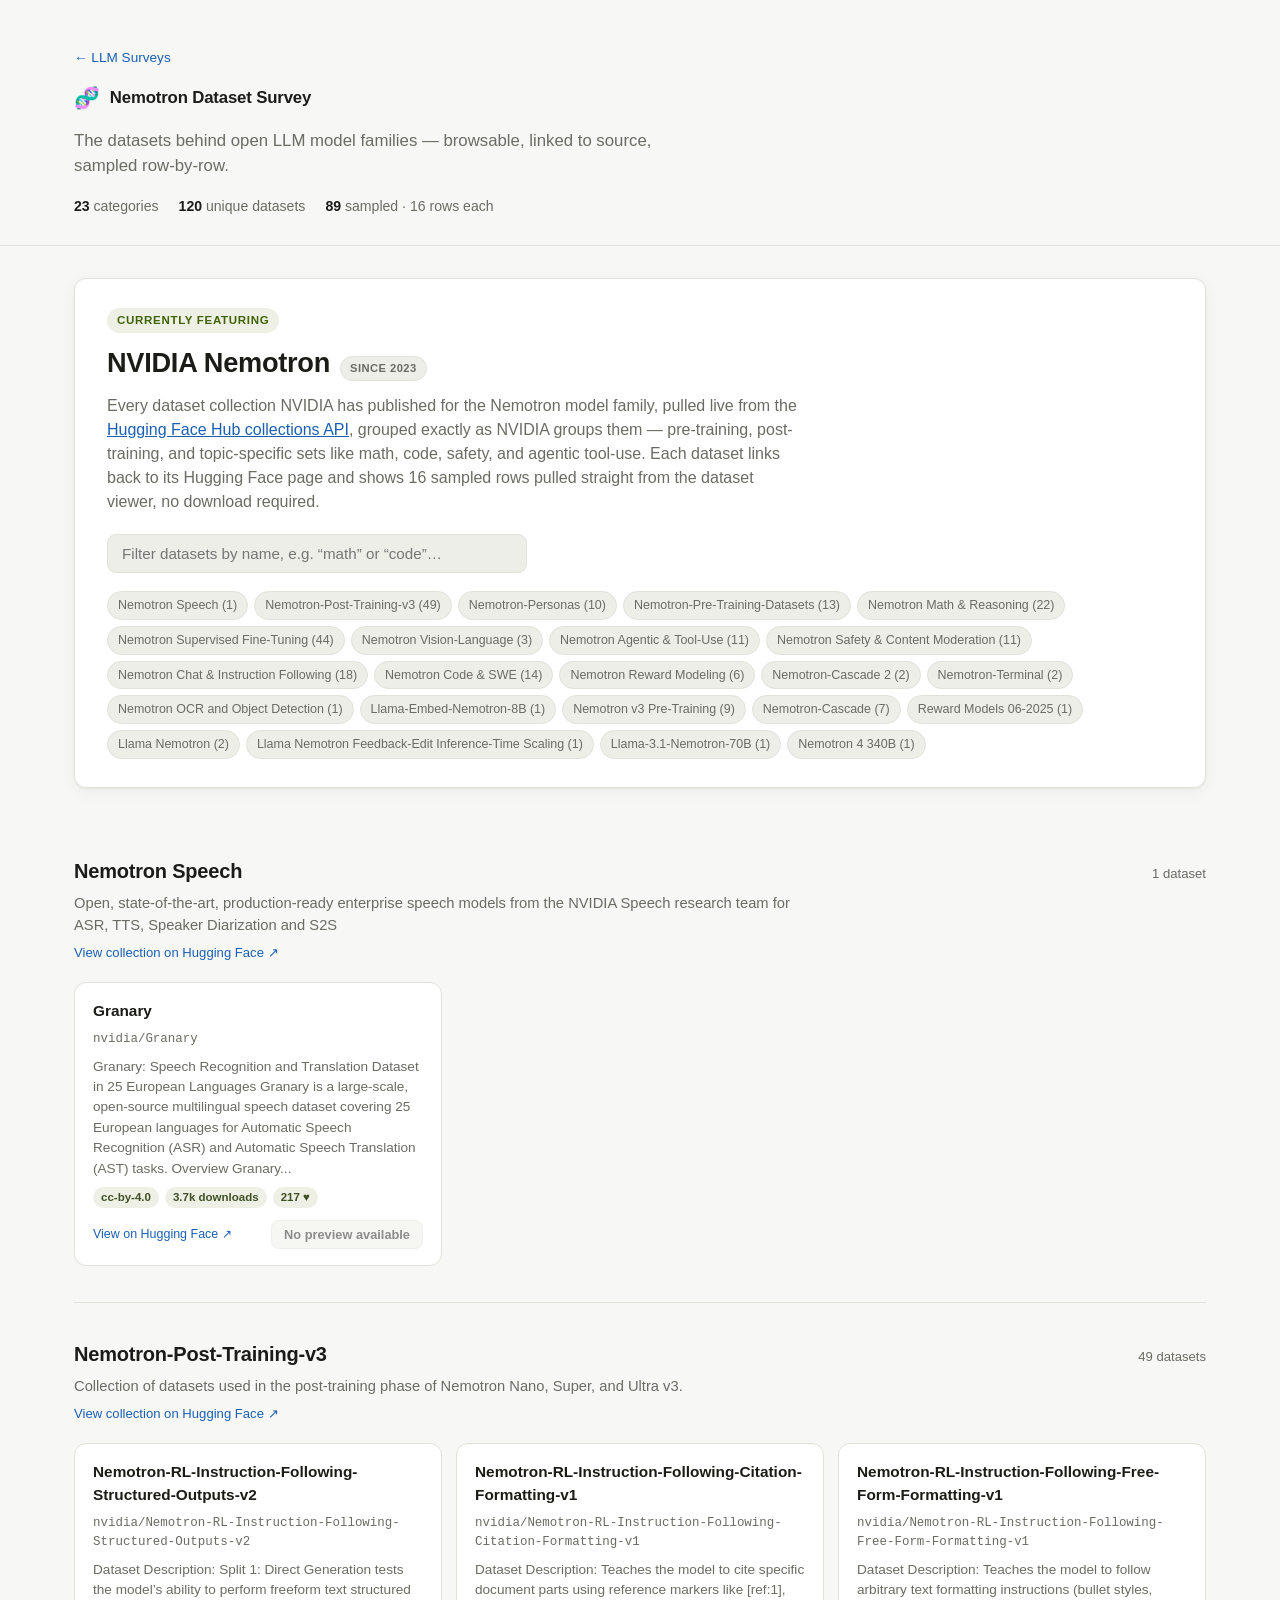
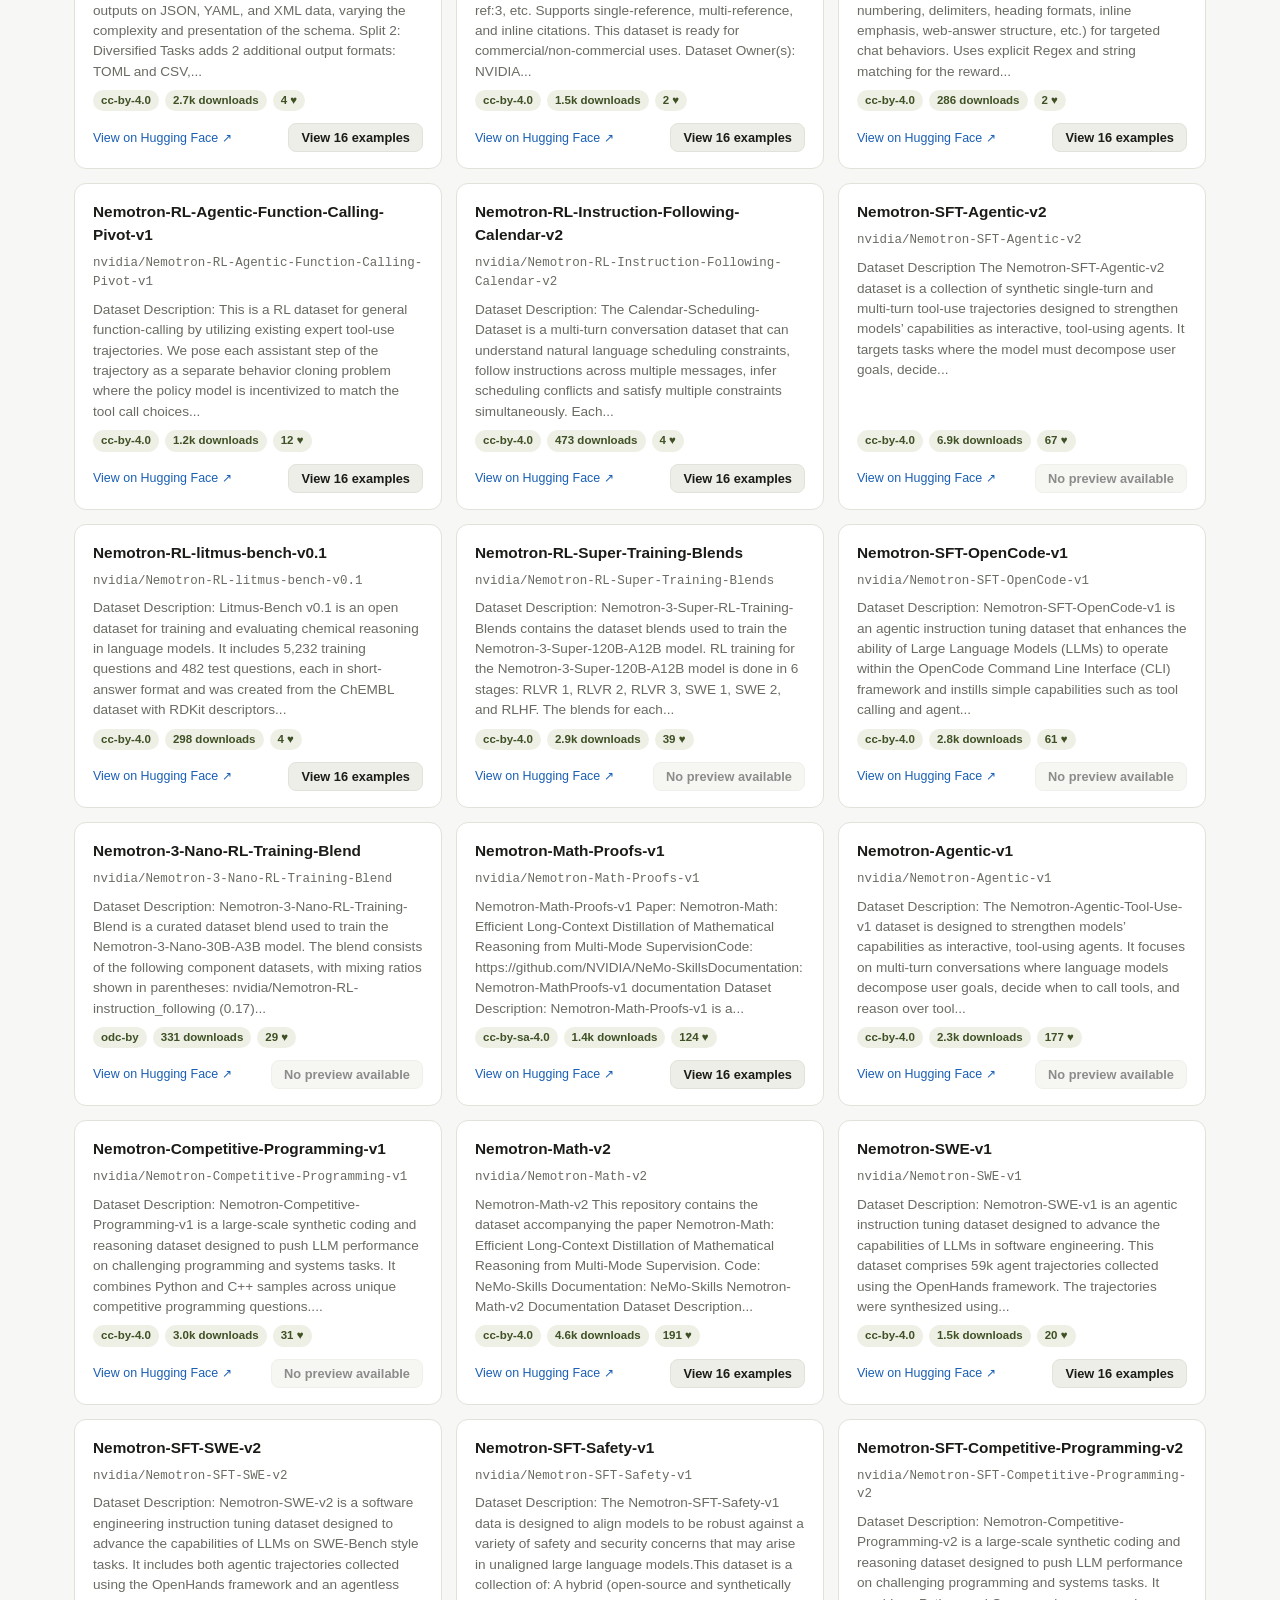
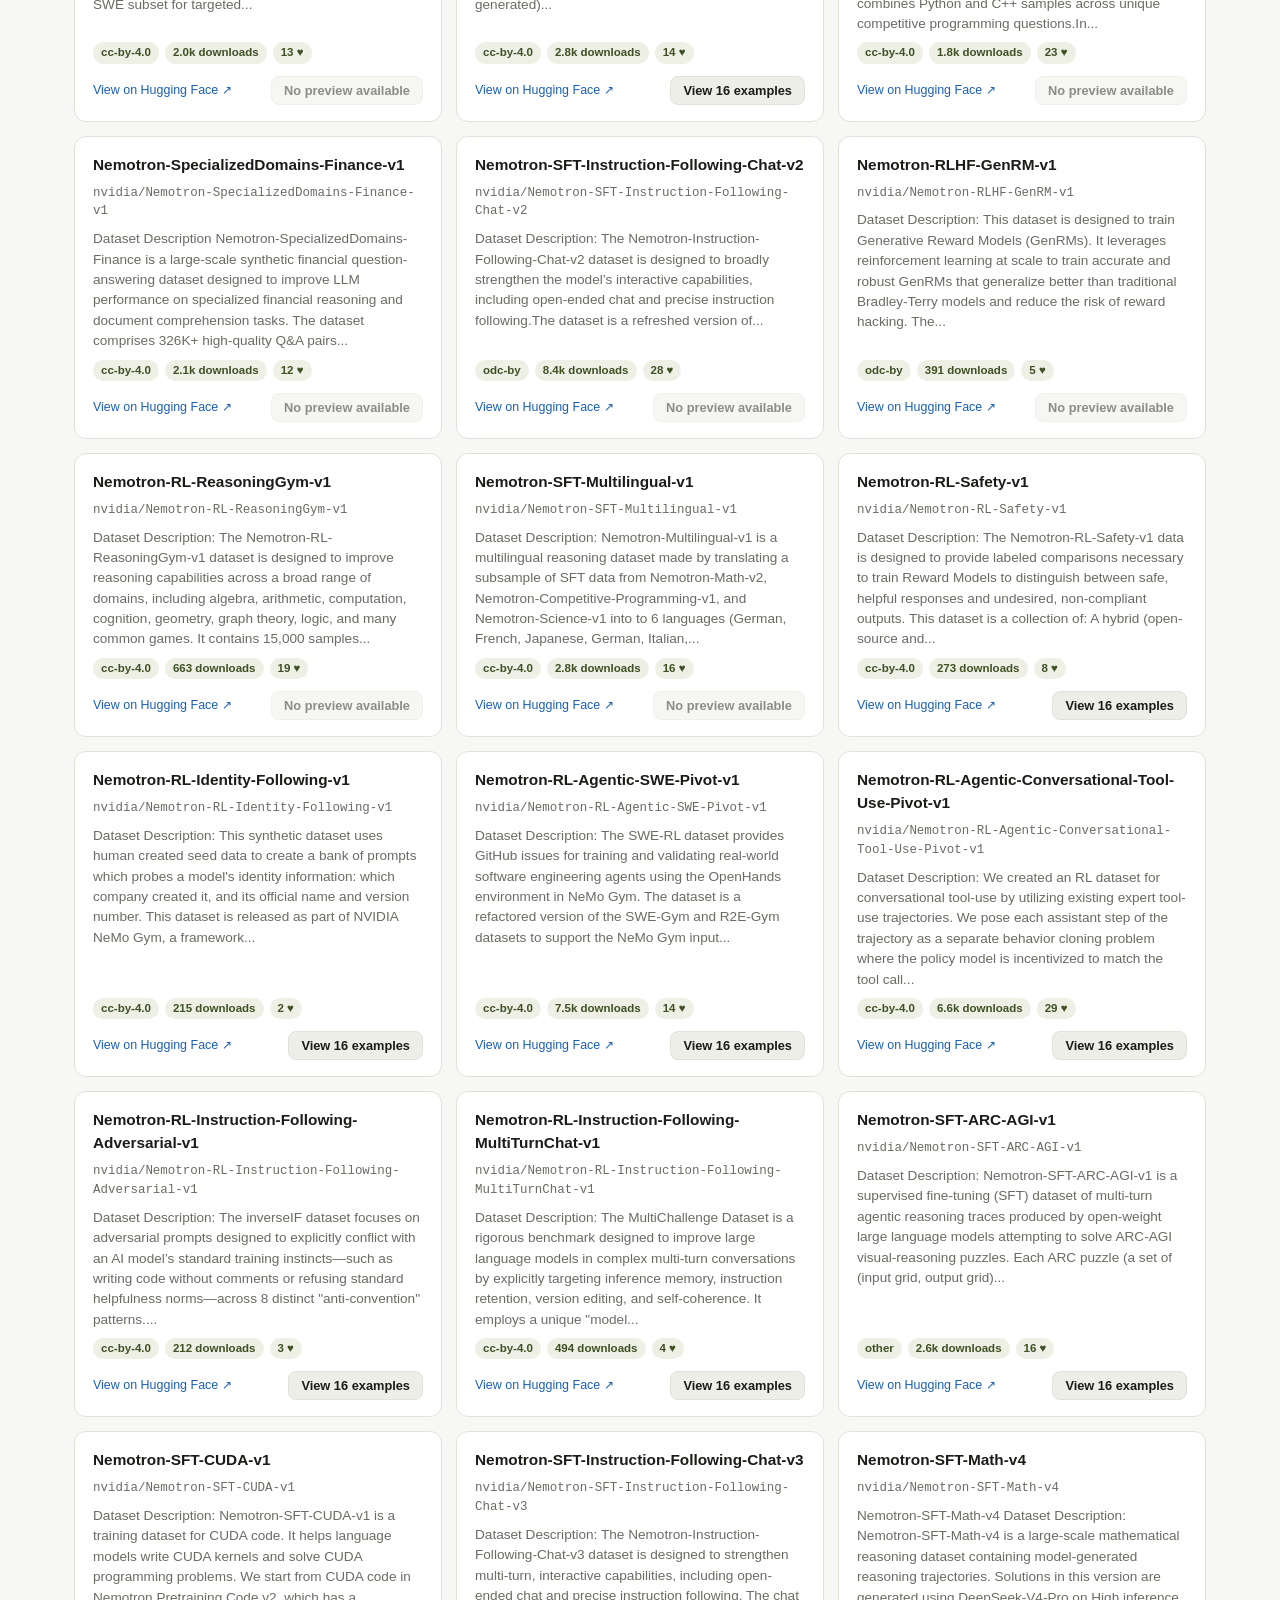
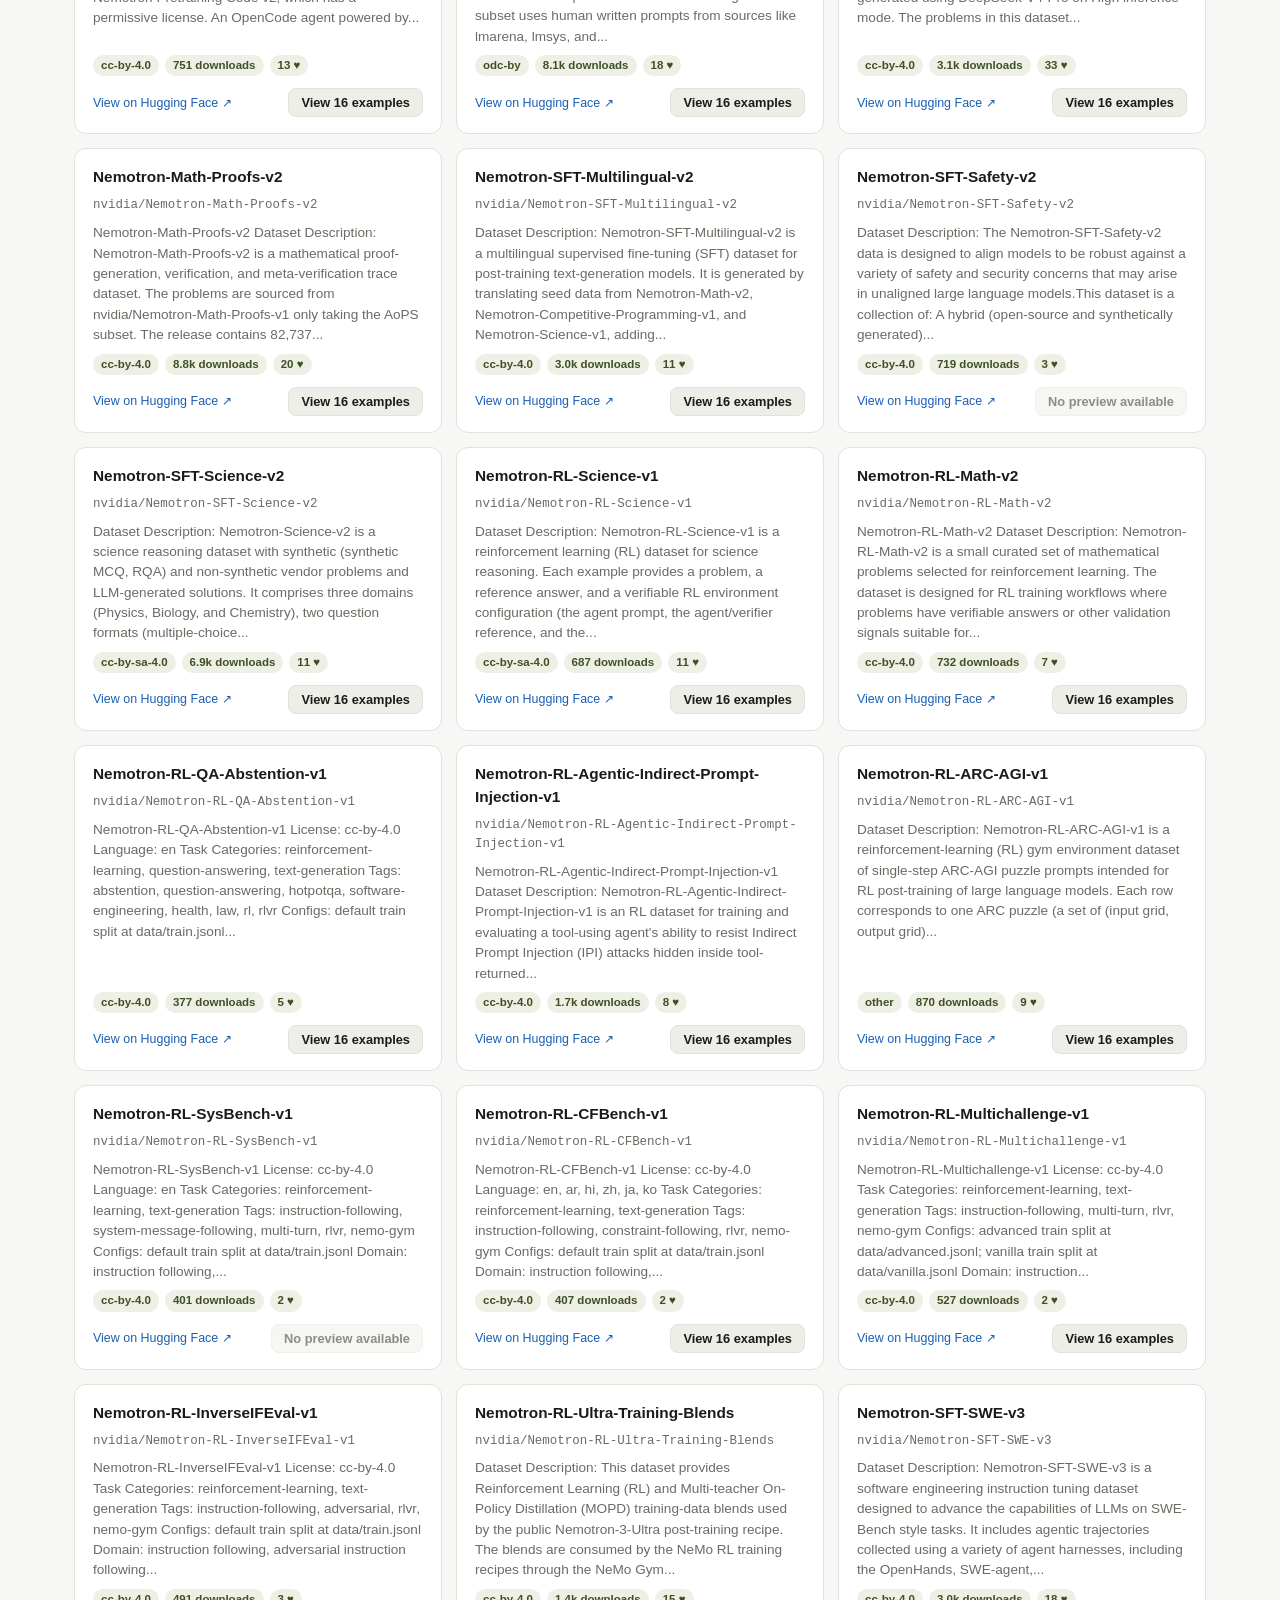
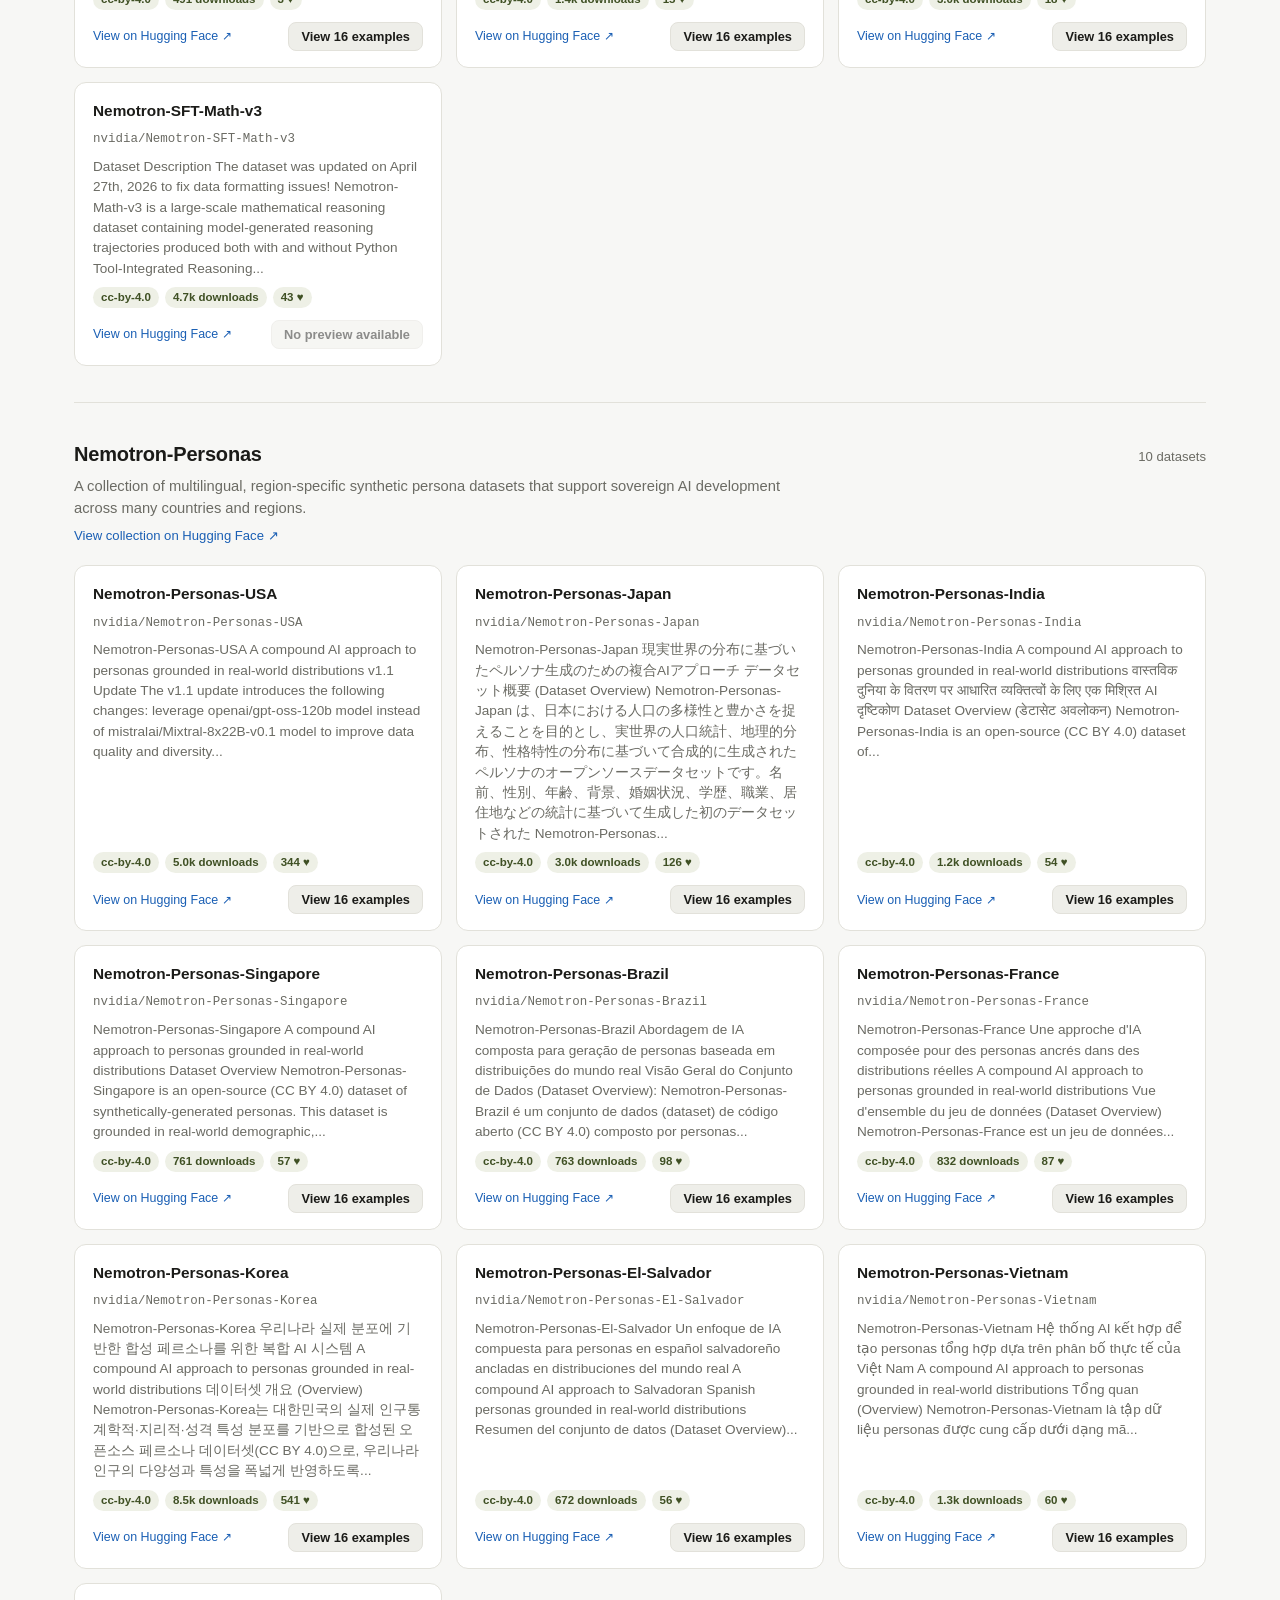
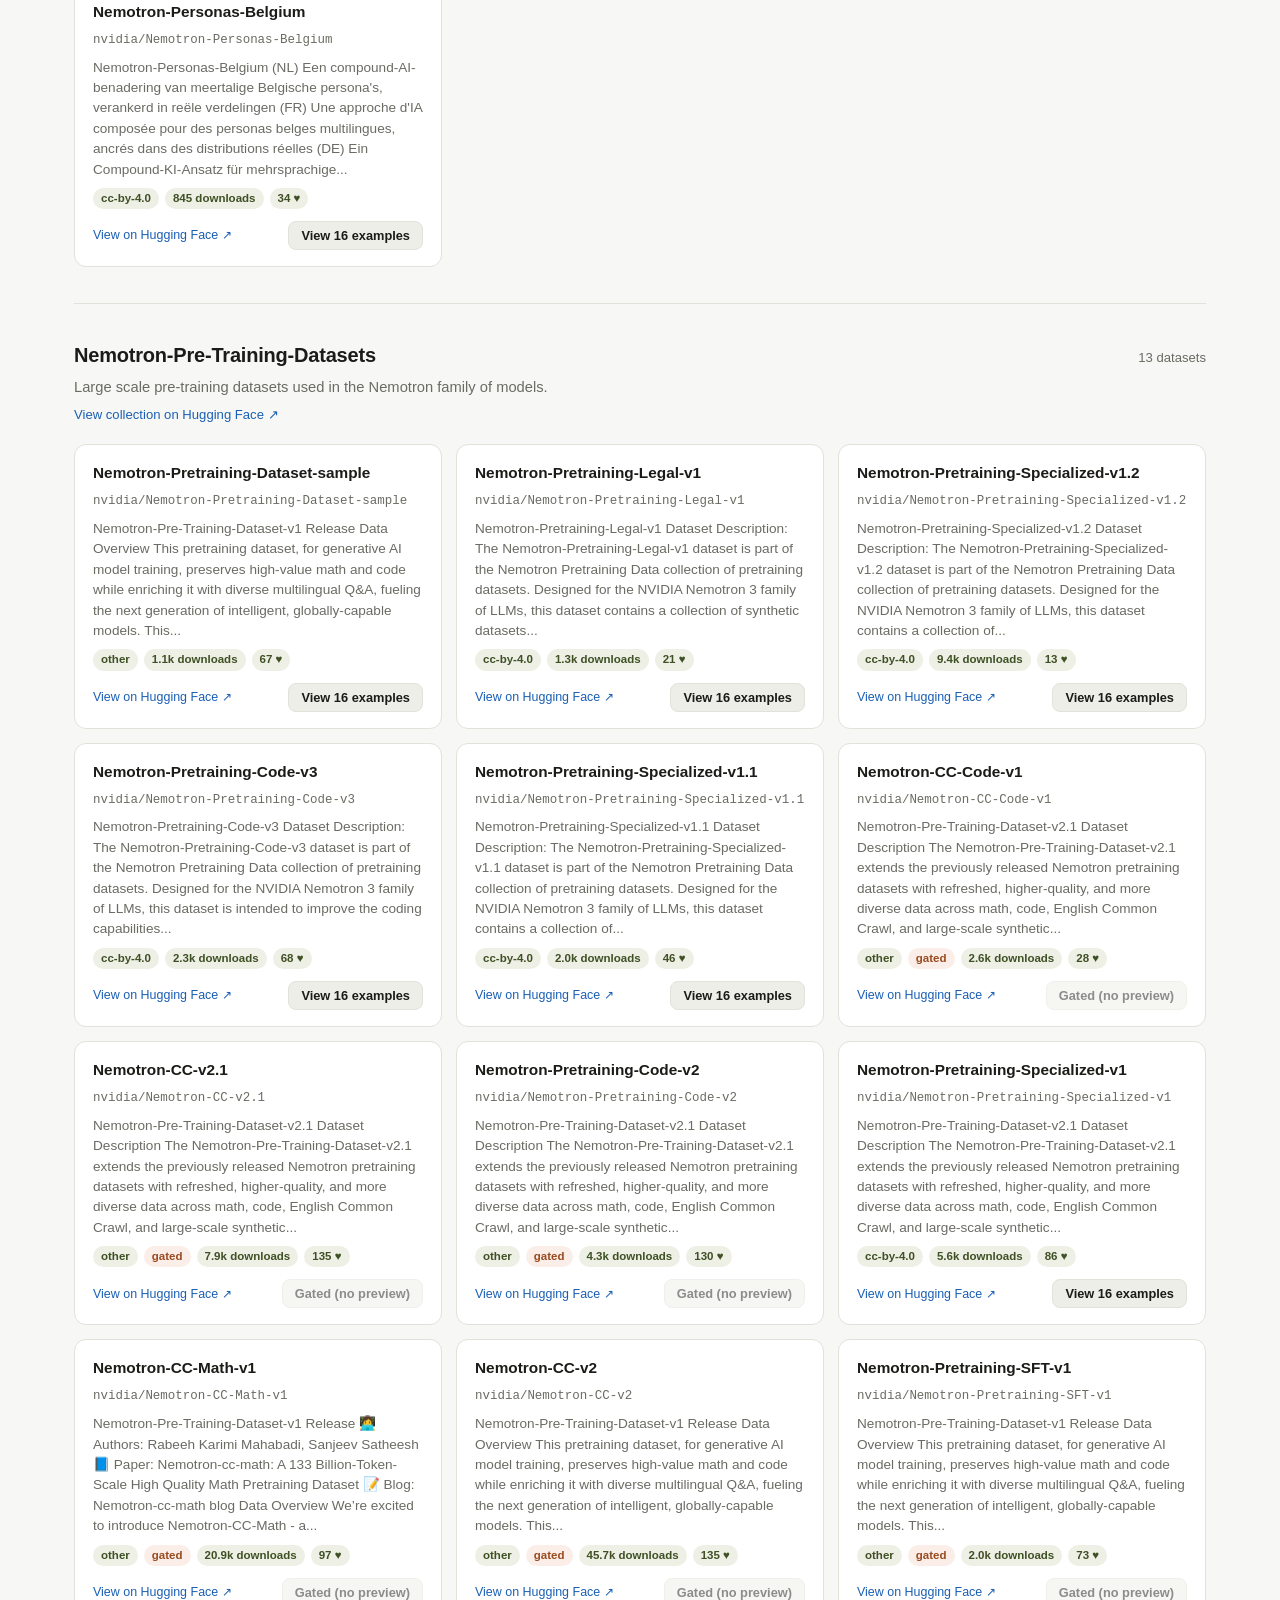
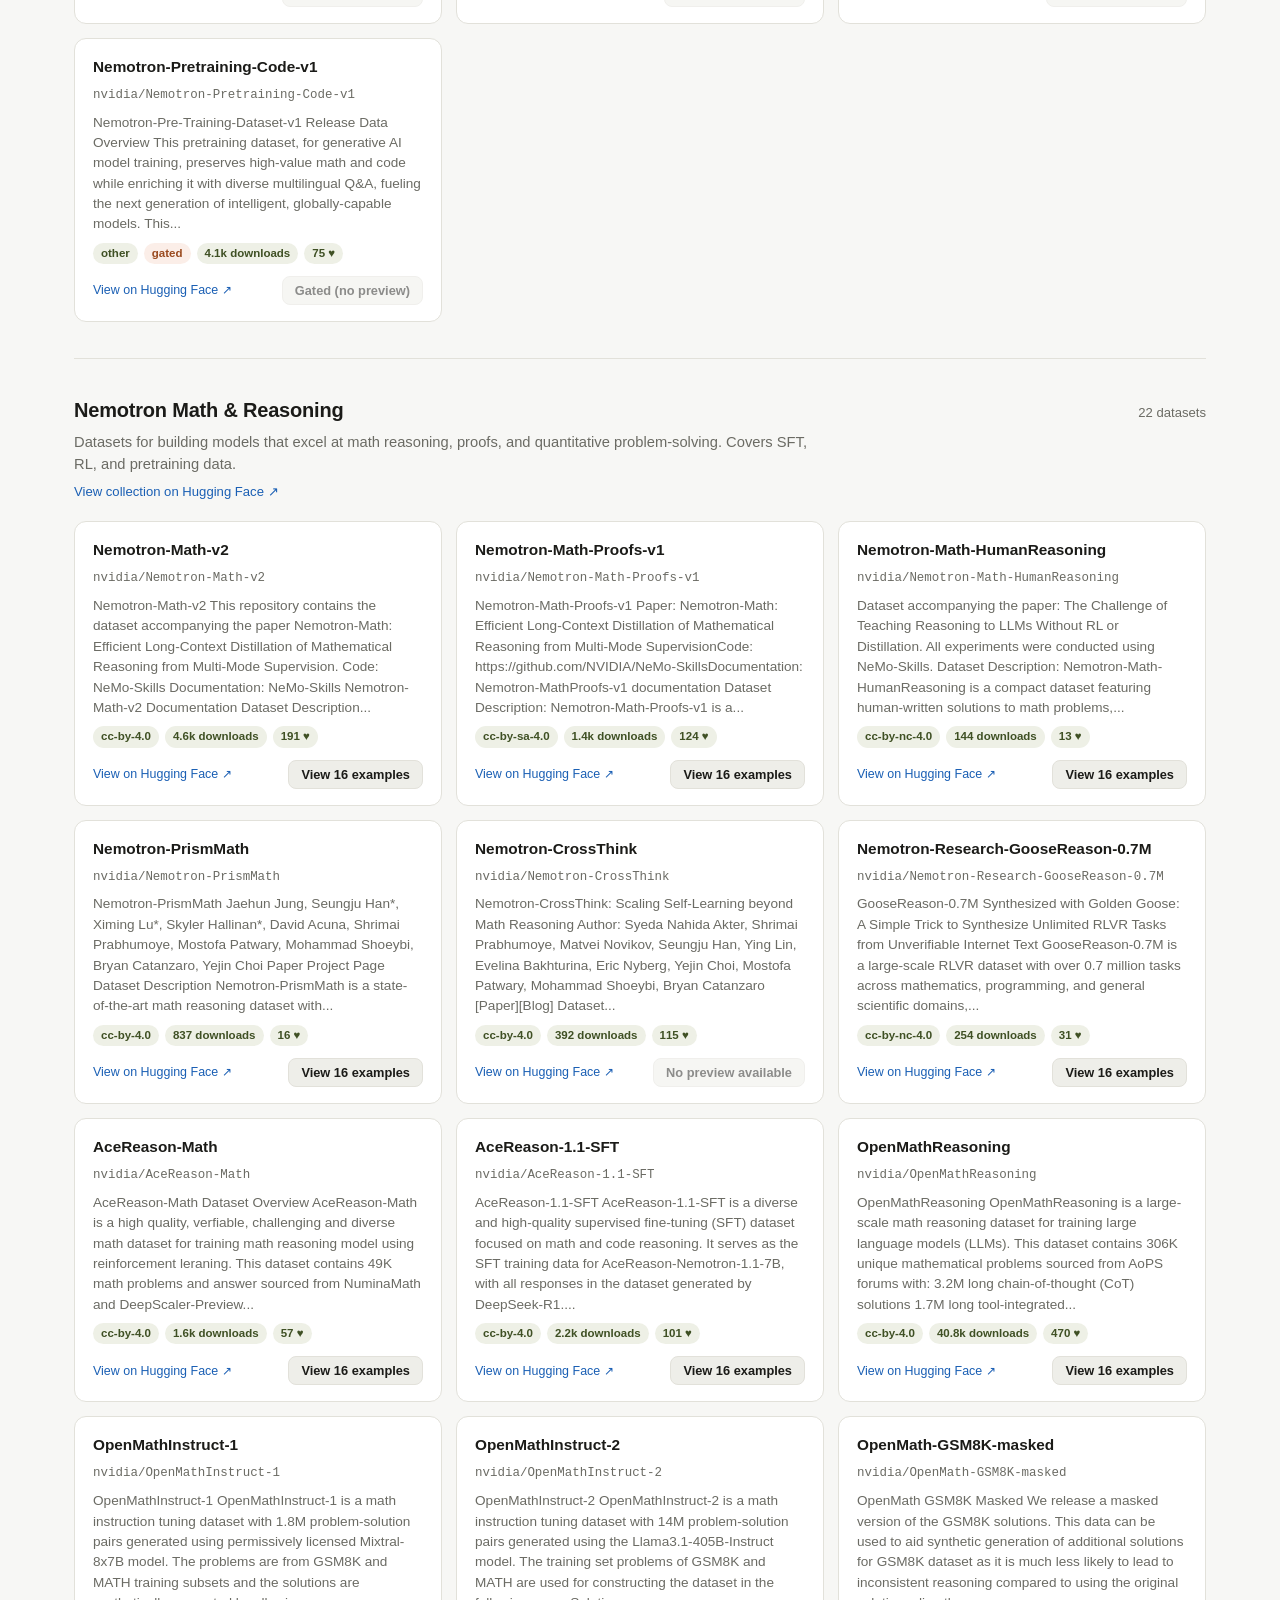
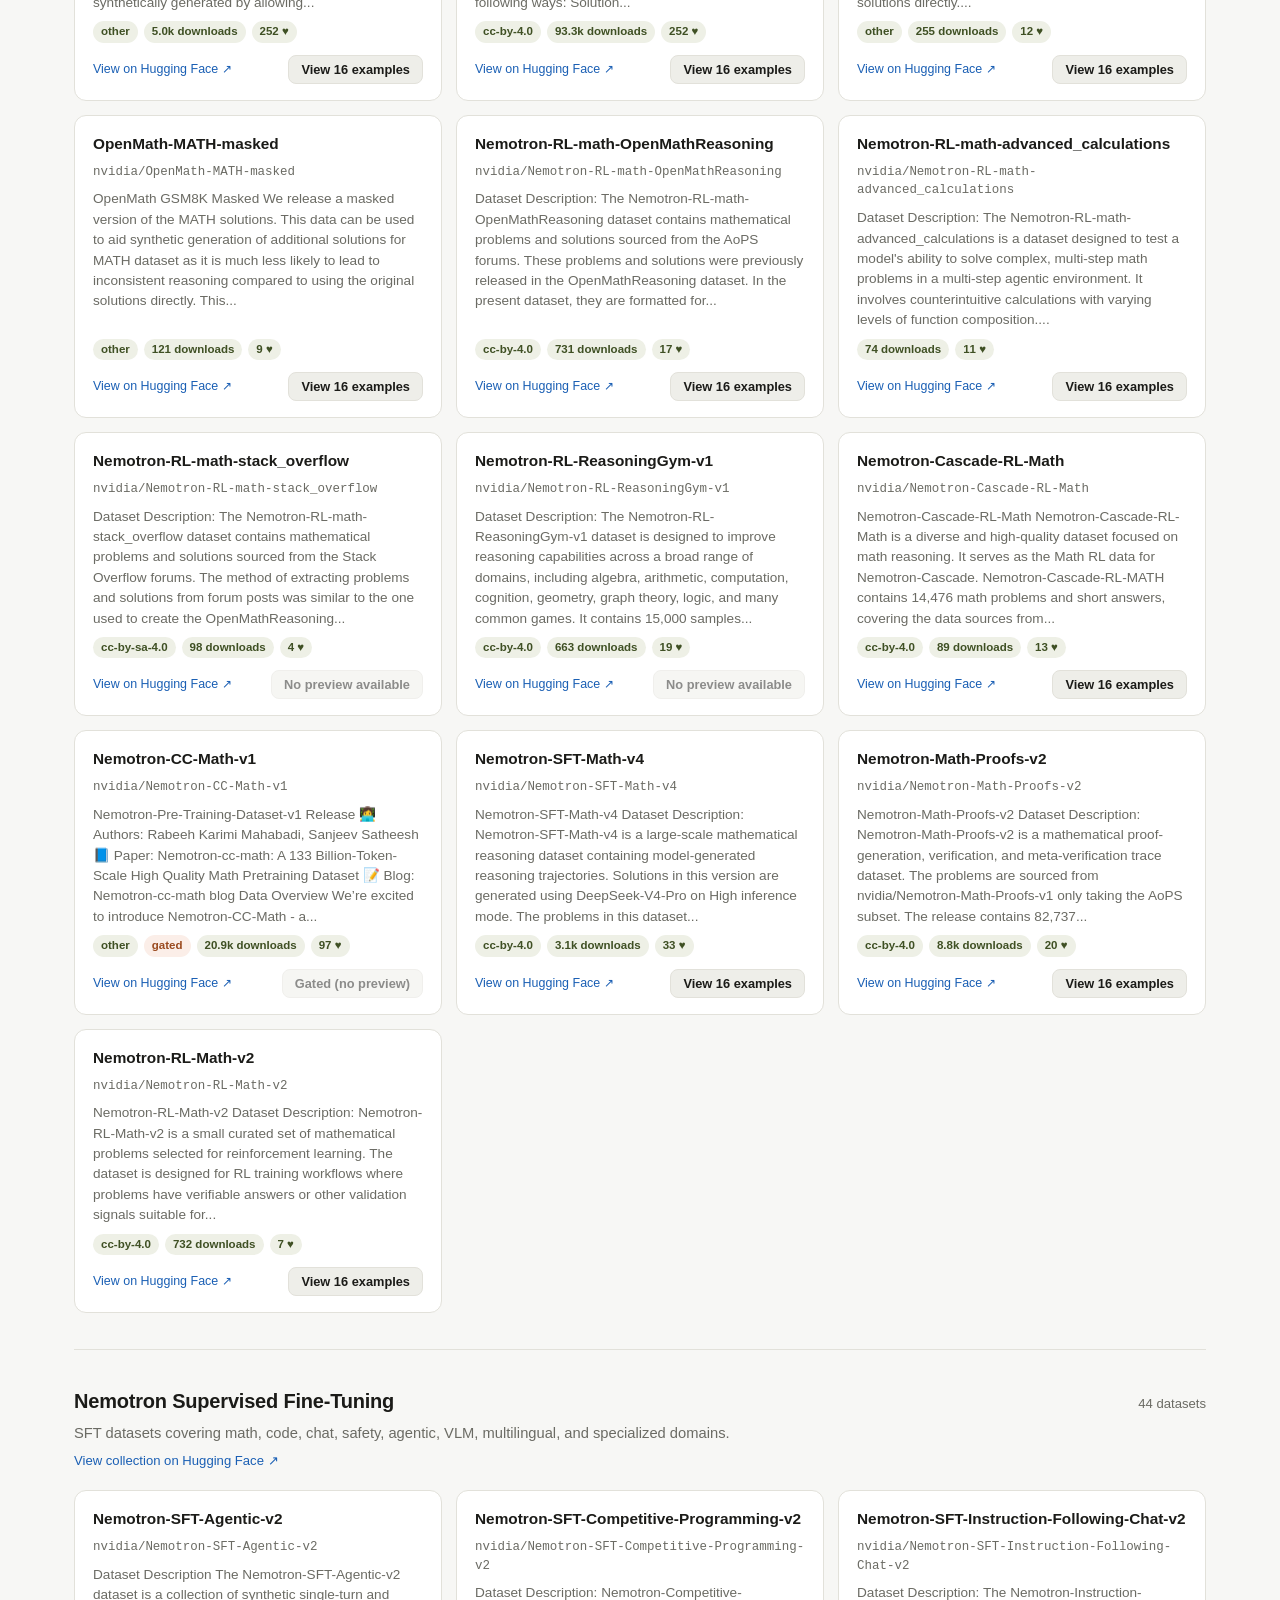
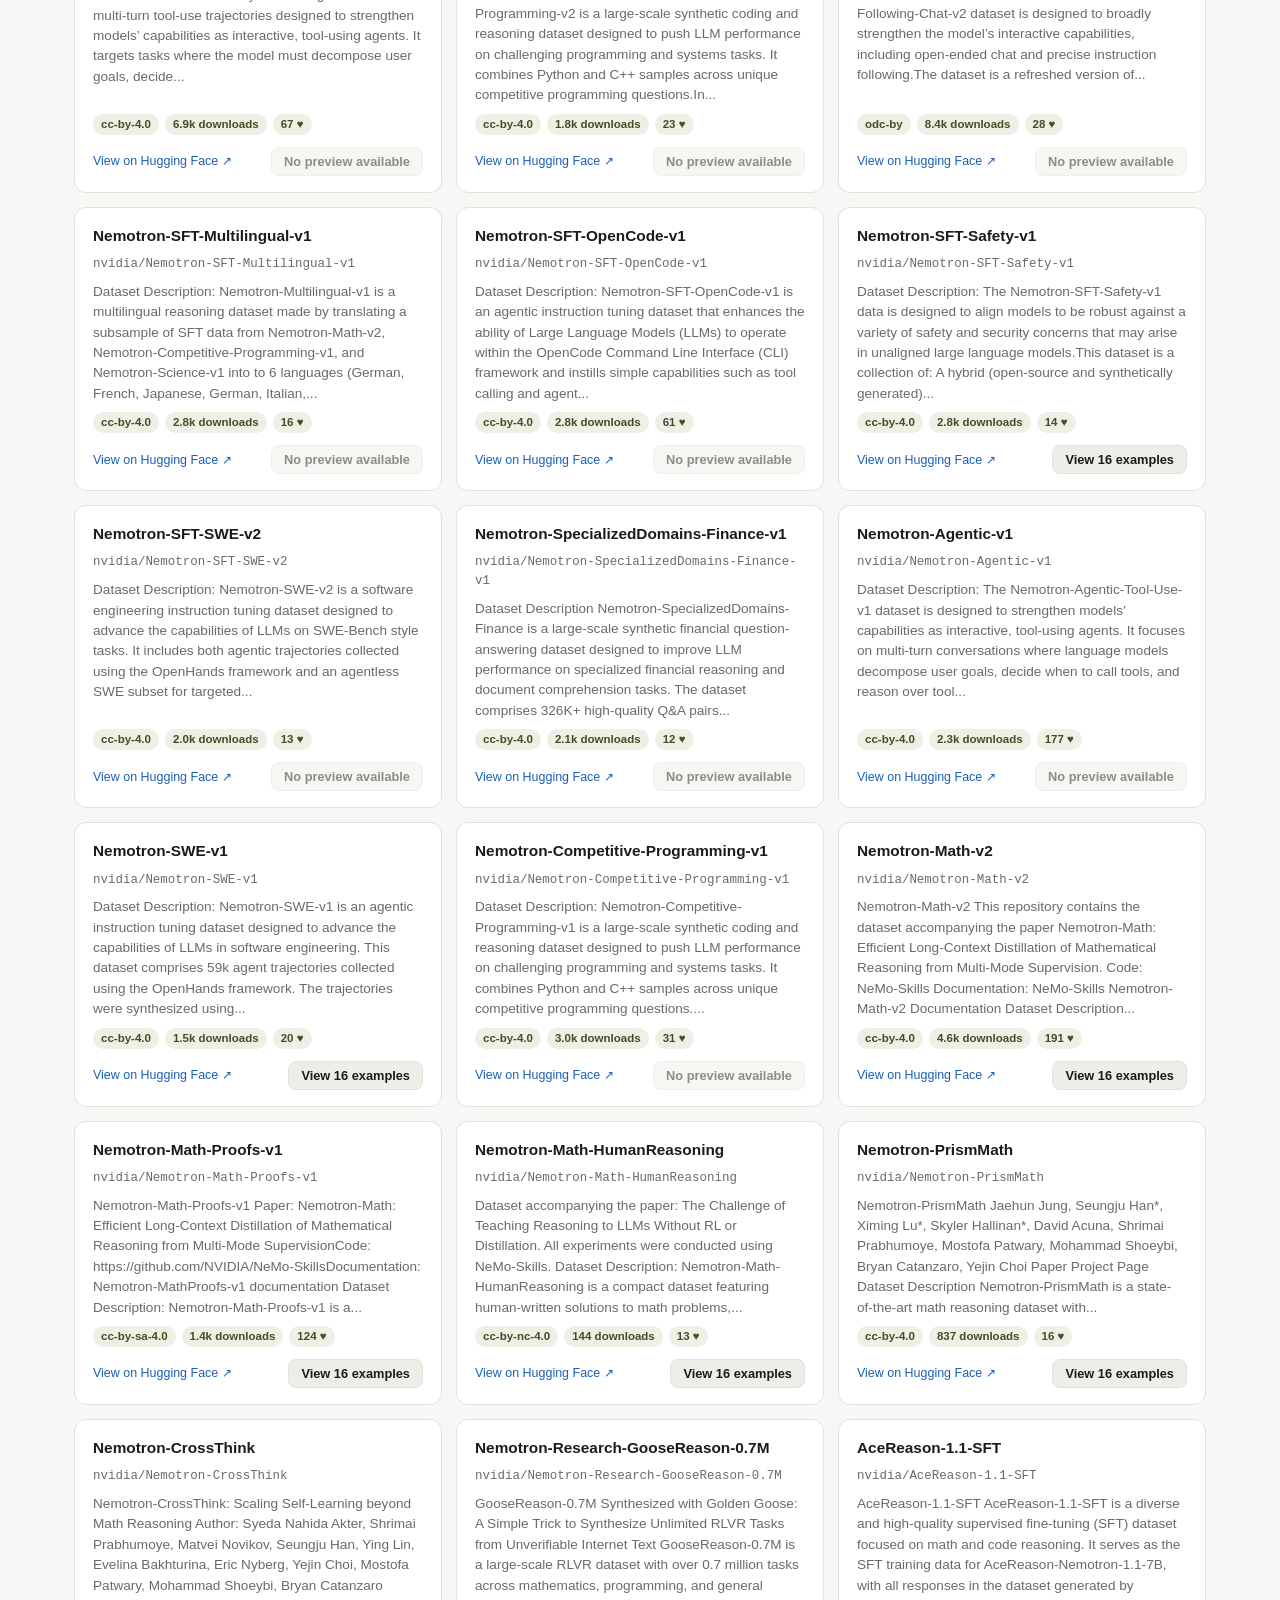
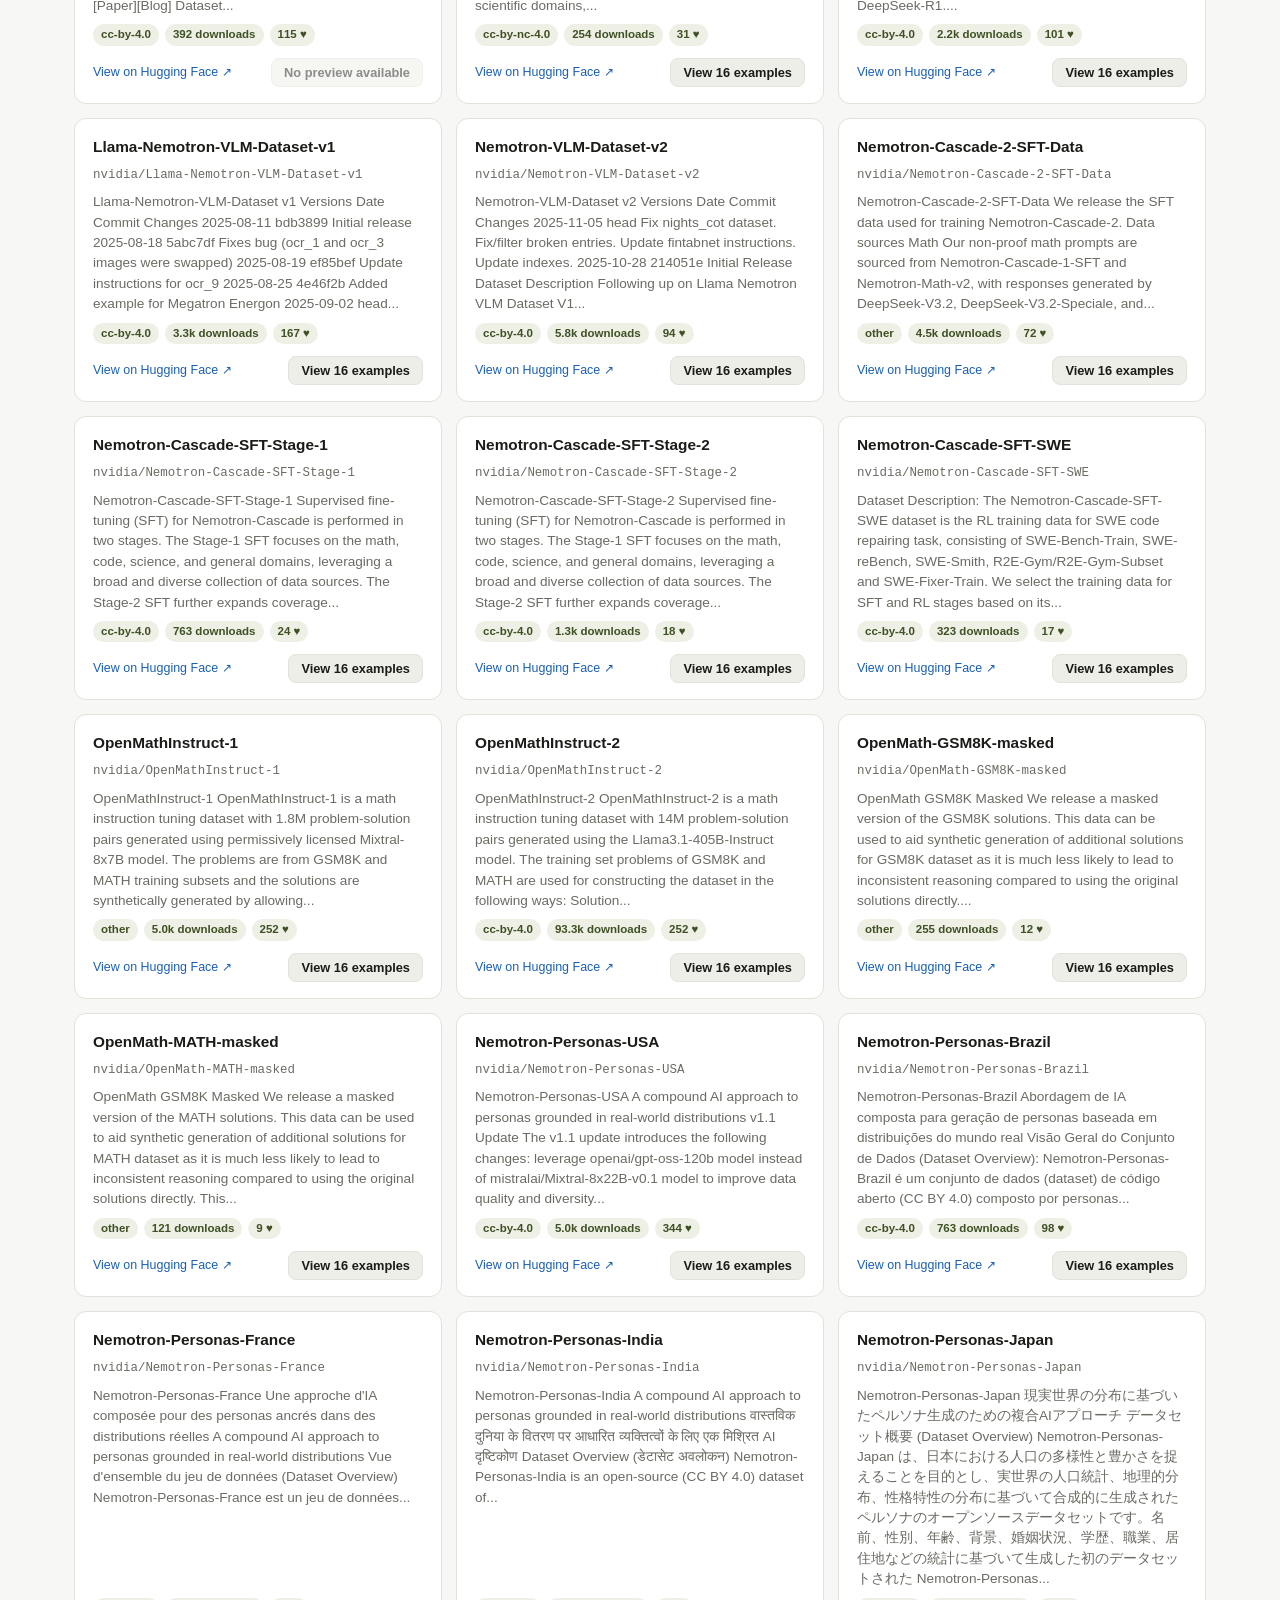
==== datasets/index.html @ 554194fb "Repurpose repo as LLM Surveys hub; add training config & time survey Restructures the site from a si" ====
<!doctype html>
<html lang="en">
<head>
  <meta charset="utf-8" />
  <meta name="viewport" content="width=device-width, initial-scale=1" />
  <title>Nemotron Dataset Survey &middot; LLM Surveys</title>
  <meta name="description" content="Browse and sample the datasets behind open LLM model families, starting with NVIDIA Nemotron." />
  <link rel="icon" href="data:image/svg+xml,<svg xmlns=%22http://www.w3.org/2000/svg%22 viewBox=%220 0 100 100%22><text y=%22.9em%22 font-size=%2290%22>🧬</text></svg>" />
  <link rel="stylesheet" href="style.css" />
</head>
<body>
  <header class="site-header">
    <div class="wrap">
      <p class="crumbs"><a href="../">&larr; LLM Surveys</a></p>
      <div class="brand">
        <span class="brand-mark">🧬</span>
        <span class="brand-name">Nemotron Dataset Survey</span>
      </div>
      <p class="tagline">The datasets behind open LLM model families &mdash; browsable, linked to source, sampled row-by-row.</p>
      <div id="stats" class="stats" aria-live="polite"></div>
    </div>
  </header>

  <main class="wrap">
    <section class="intro">
      <div class="intro-card">
        <div class="intro-badge">Currently featuring</div>
        <h1>NVIDIA Nemotron <span class="year-badge">since 2023</span></h1>
        <p>
          Every dataset collection NVIDIA has published for the Nemotron model family, pulled live from the
          <a id="source-link" href="https://huggingface.co/nvidia/collections?search=nemotron" target="_blank" rel="noopener">Hugging Face Hub collections API</a>,
          grouped exactly as NVIDIA groups them &mdash; pre-training, post-training, and topic-specific sets like math, code, safety, and agentic tool-use.
          Each dataset links back to its Hugging Face page and shows 16 sampled rows pulled straight from the dataset viewer, no download required.
        </p>
        <div class="controls">
          <input id="search" type="search" placeholder="Filter datasets by name, e.g. &ldquo;math&rdquo; or &ldquo;code&rdquo;&hellip;" aria-label="Filter datasets" />
        </div>
        <nav id="category-nav" class="category-nav" aria-label="Jump to category"></nav>
      </div>
    </section>

    <section id="categories"></section>
  </main>

  <footer class="site-footer">
    <div class="wrap">
      <p>Data pulled via the Hugging Face Hub API and the <a href="https://datasets-server.huggingface.co" target="_blank" rel="noopener">datasets-server rows API</a>. Sample rows belong to their original dataset authors and licenses &mdash; follow each dataset's link for full terms.</p>
      <p id="generated-at"></p>
    </div>
  </footer>

  <div id="modal-backdrop" class="modal-backdrop" hidden>
    <div id="modal" class="modal" role="dialog" aria-modal="true" aria-labelledby="modal-title">
      <div class="modal-header">
        <h2 id="modal-title"></h2>
        <button id="modal-close" class="icon-btn" aria-label="Close">✕</button>
      </div>
      <div id="modal-body" class="modal-body"></div>
    </div>
  </div>

  <script src="app.js"></script>
</body>
</html>
---- datasets/style.css ----
:root {
  --bg: #f7f7f5;
  --bg-elevated: #ffffff;
  --bg-sunken: #eeeee9;
  --text: #1b1b18;
  --text-muted: #6b6b64;
  --border: #e2e1da;
  --accent: #76b900; /* nvidia green, used sparingly */
  --accent-ink: #3f6300;
  --link: #1a5fb4;
  --code-bg: #f1f0ea;
  --shadow: 0 1px 2px rgba(20, 20, 15, 0.04), 0 4px 16px rgba(20, 20, 15, 0.05);
  --radius: 12px;
  --badge-bg: #eef0e6;
  --badge-text: #3f5024;
  --gated-bg: #fbeee8;
  --gated-text: #9a4a1f;
  --font: -apple-system, BlinkMacSystemFont, "Segoe UI", Inter, Roboto, Helvetica, Arial, sans-serif;
  --mono: ui-monospace, SFMono-Regular, "SF Mono", Menlo, Consolas, monospace;
}

@media (prefers-color-scheme: dark) {
  :root {
    --bg: #16171a;
    --bg-elevated: #1e2023;
    --bg-sunken: #131416;
    --text: #edeeec;
    --text-muted: #a2a5a1;
    --border: #2c2e32;
    --accent: #8fd63c;
    --accent-ink: #b6f06a;
    --link: #7db4f0;
    --code-bg: #131416;
    --shadow: 0 1px 2px rgba(0, 0, 0, 0.3), 0 4px 20px rgba(0, 0, 0, 0.35);
    --badge-bg: #23281c;
    --badge-text: #b6d98a;
    --gated-bg: #2c2019;
    --gated-text: #e0a17a;
  }
}

* { box-sizing: border-box; }

html { color-scheme: light dark; }

body {
  margin: 0;
  font-family: var(--font);
  background: var(--bg);
  color: var(--text);
  line-height: 1.5;
  -webkit-font-smoothing: antialiased;
}

.wrap {
  max-width: 1180px;
  margin: 0 auto;
  padding: 0 24px;
}

a { color: var(--link); }

/* Header */

.site-header {
  padding: 48px 0 28px;
  border-bottom: 1px solid var(--border);
}

.crumbs {
  margin: 0 0 14px;
  font-size: 0.85rem;
  color: var(--text-muted);
}

.crumbs a { text-decoration: none; }

.brand {
  display: flex;
  align-items: center;
  gap: 10px;
  font-weight: 700;
  font-size: 1.05rem;
  letter-spacing: -0.01em;
}

.brand-mark { font-size: 1.3rem; }

.tagline {
  margin: 14px 0 0;
  max-width: 640px;
  color: var(--text-muted);
  font-size: 1.05rem;
}

.stats {
  margin-top: 18px;
  display: flex;
  gap: 20px;
  flex-wrap: wrap;
  font-size: 0.88rem;
  color: var(--text-muted);
}

.stats strong { color: var(--text); font-weight: 650; }

/* Intro card */

.intro { padding: 32px 0 8px; }

.intro-card {
  background: var(--bg-elevated);
  border: 1px solid var(--border);
  border-radius: var(--radius);
  padding: 28px 32px;
  box-shadow: var(--shadow);
}

.intro-badge {
  display: inline-block;
  font-size: 0.72rem;
  font-weight: 700;
  text-transform: uppercase;
  letter-spacing: 0.06em;
  color: var(--accent-ink);
  background: var(--badge-bg);
  padding: 4px 10px;
  border-radius: 999px;
  margin-bottom: 10px;
}

.intro-card h1 {
  margin: 0 0 10px;
  font-size: 1.7rem;
  letter-spacing: -0.01em;
  display: flex;
  align-items: baseline;
  gap: 10px;
  flex-wrap: wrap;
}

.year-badge {
  font-size: 0.7rem;
  font-weight: 700;
  text-transform: uppercase;
  letter-spacing: 0.04em;
  color: var(--text-muted);
  background: var(--bg-sunken);
  border: 1px solid var(--border);
  padding: 3px 9px;
  border-radius: 999px;
}

.intro-card p {
  margin: 0 0 20px;
  color: var(--text-muted);
  max-width: 78ch;
}

.controls { margin-bottom: 18px; }

#search {
  width: 100%;
  max-width: 420px;
  padding: 10px 14px;
  border-radius: 9px;
  border: 1px solid var(--border);
  background: var(--bg-sunken);
  color: var(--text);
  font-size: 0.95rem;
}

#search:focus {
  outline: 2px solid var(--accent);
  outline-offset: 1px;
}

.category-nav {
  display: flex;
  flex-wrap: wrap;
  gap: 6px;
}

.category-nav a {
  font-size: 0.78rem;
  color: var(--text-muted);
  text-decoration: none;
  background: var(--bg-sunken);
  border: 1px solid var(--border);
  padding: 4px 10px;
  border-radius: 999px;
}

.category-nav a:hover { color: var(--text); border-color: var(--accent); }

/* Categories */

#categories { padding: 24px 0 60px; }

.category {
  padding: 36px 0;
  border-bottom: 1px solid var(--border);
  scroll-margin-top: 20px;
}

.category:last-child { border-bottom: none; }

.category-head {
  display: flex;
  align-items: baseline;
  justify-content: space-between;
  gap: 16px;
  flex-wrap: wrap;
  margin-bottom: 6px;
}

.category-head h2 {
  margin: 0;
  font-size: 1.25rem;
  letter-spacing: -0.01em;
}

.category-count {
  font-size: 0.82rem;
  color: var(--text-muted);
  white-space: nowrap;
}

.category-desc {
  margin: 6px 0 4px;
  color: var(--text-muted);
  font-size: 0.92rem;
  max-width: 90ch;
}

.category-link {
  font-size: 0.82rem;
  text-decoration: none;
}

.dataset-grid {
  margin-top: 18px;
  display: grid;
  grid-template-columns: repeat(auto-fill, minmax(280px, 1fr));
  gap: 14px;
}

.dataset-card {
  background: var(--bg-elevated);
  border: 1px solid var(--border);
  border-radius: var(--radius);
  padding: 16px 18px;
  display: flex;
  flex-direction: column;
  gap: 8px;
}

.dataset-card-title {
  font-weight: 650;
  font-size: 0.96rem;
  word-break: break-word;
}

.dataset-card-title a { text-decoration: none; color: var(--text); }
.dataset-card-title a:hover { color: var(--link); }

.dataset-owner {
  font-size: 0.78rem;
  color: var(--text-muted);
  font-family: var(--mono);
}

.dataset-desc {
  font-size: 0.85rem;
  color: var(--text-muted);
  flex-grow: 1;
}

.badges {
  display: flex;
  flex-wrap: wrap;
  gap: 6px;
  font-size: 0.72rem;
}

.badge {
  background: var(--badge-bg);
  color: var(--badge-text);
  padding: 2px 8px;
  border-radius: 999px;
  font-weight: 600;
  white-space: nowrap;
}

.badge.gated { background: var(--gated-bg); color: var(--gated-text); }

.card-actions {
  display: flex;
  justify-content: space-between;
  align-items: center;
  margin-top: 4px;
}

.card-actions a {
  font-size: 0.78rem;
  text-decoration: none;
}

.view-samples-btn {
  font-size: 0.8rem;
  font-weight: 600;
  padding: 6px 12px;
  border-radius: 8px;
  border: 1px solid var(--border);
  background: var(--bg-sunken);
  color: var(--text);
  cursor: pointer;
}

.view-samples-btn:hover { border-color: var(--accent); }
.view-samples-btn:disabled { opacity: 0.5; cursor: not-allowed; }

/* Footer */

.site-footer {
  border-top: 1px solid var(--border);
  padding: 24px 0 48px;
  color: var(--text-muted);
  font-size: 0.8rem;
}

.site-footer p { margin: 4px 0; }

/* Modal */

.modal-backdrop {
  position: fixed;
  inset: 0;
  background: rgba(10, 10, 8, 0.55);
  display: flex;
  align-items: flex-start;
  justify-content: center;
  padding: 40px 16px;
  z-index: 50;
  overflow-y: auto;
}

.modal-backdrop[hidden] { display: none; }

.modal {
  background: var(--bg-elevated);
  border-radius: var(--radius);
  max-width: 880px;
  width: 100%;
  box-shadow: var(--shadow);
  border: 1px solid var(--border);
}

.modal-header {
  display: flex;
  align-items: center;
  justify-content: space-between;
  padding: 18px 22px;
  border-bottom: 1px solid var(--border);
  position: sticky;
  top: 0;
  background: var(--bg-elevated);
  border-radius: var(--radius) var(--radius) 0 0;
}

.modal-header h2 {
  margin: 0;
  font-size: 1.02rem;
  font-family: var(--mono);
  word-break: break-word;
}

.icon-btn {
  background: none;
  border: none;
  font-size: 1.1rem;
  color: var(--text-muted);
  cursor: pointer;
  padding: 4px 8px;
  border-radius: 6px;
}

.icon-btn:hover { background: var(--bg-sunken); color: var(--text); }

.modal-body {
  padding: 20px 22px 26px;
  max-height: 72vh;
  overflow-y: auto;
}

.modal-meta {
  font-size: 0.82rem;
  color: var(--text-muted);
  margin-bottom: 16px;
}

.example {
  border: 1px solid var(--border);
  border-radius: 10px;
  margin-bottom: 12px;
  overflow: hidden;
}

.example-head {
  background: var(--bg-sunken);
  padding: 6px 12px;
  font-size: 0.75rem;
  font-weight: 700;
  color: var(--text-muted);
}

.example-body { padding: 10px 14px; }

.field { margin-bottom: 8px; }
.field:last-child { margin-bottom: 0; }

.field-key {
  font-family: var(--mono);
  font-size: 0.74rem;
  color: var(--accent-ink);
  font-weight: 700;
  margin-bottom: 2px;
}

.field-value {
  font-size: 0.86rem;
  white-space: pre-wrap;
  word-break: break-word;
}

.field-value.mono {
  font-family: var(--mono);
  background: var(--code-bg);
  padding: 8px 10px;
  border-radius: 6px;
  font-size: 0.78rem;
  overflow-x: auto;
}

.expand-toggle {
  background: none;
  border: none;
  color: var(--link);
  font-size: 0.78rem;
  cursor: pointer;
  padding: 4px 0 0;
  display: block;
}

.loading, .empty-state {
  color: var(--text-muted);
  font-size: 0.9rem;
  padding: 12px 0;
}

.status-note {
  font-size: 0.78rem;
  color: var(--text-muted);
}
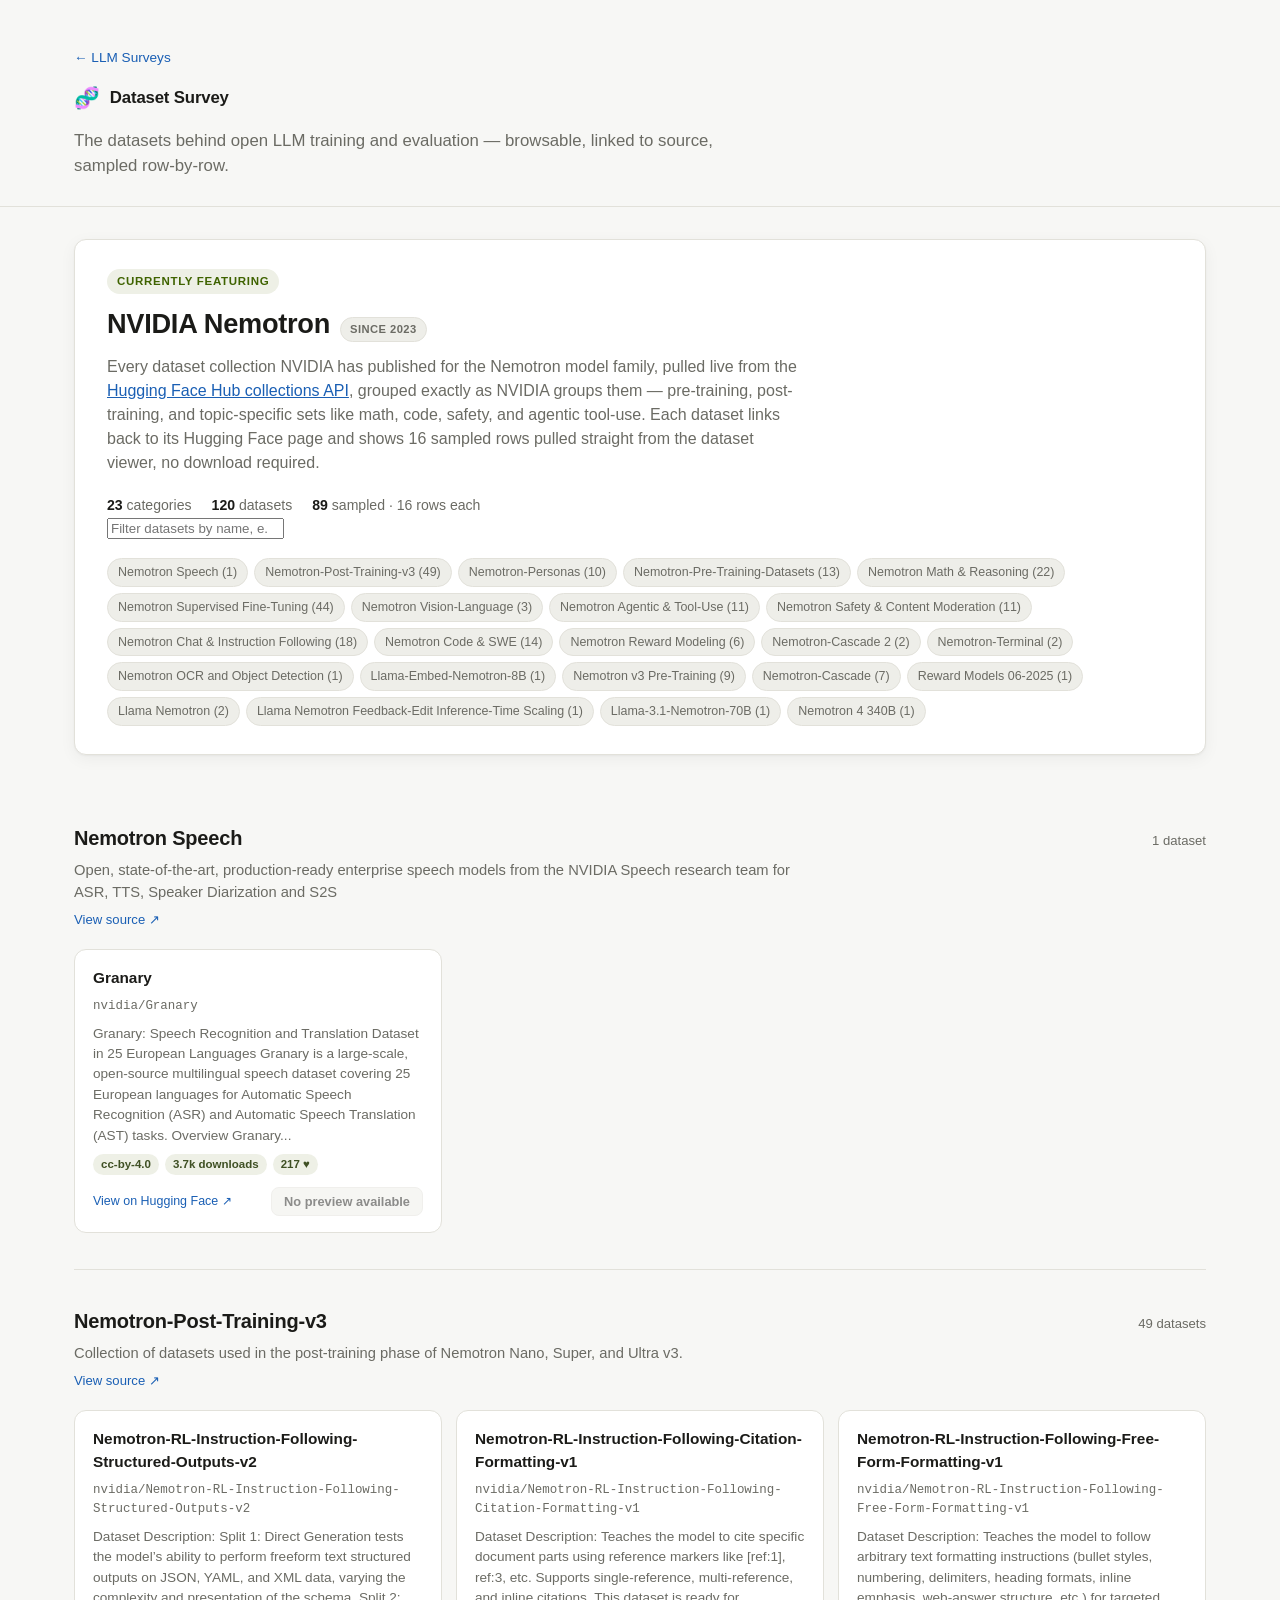
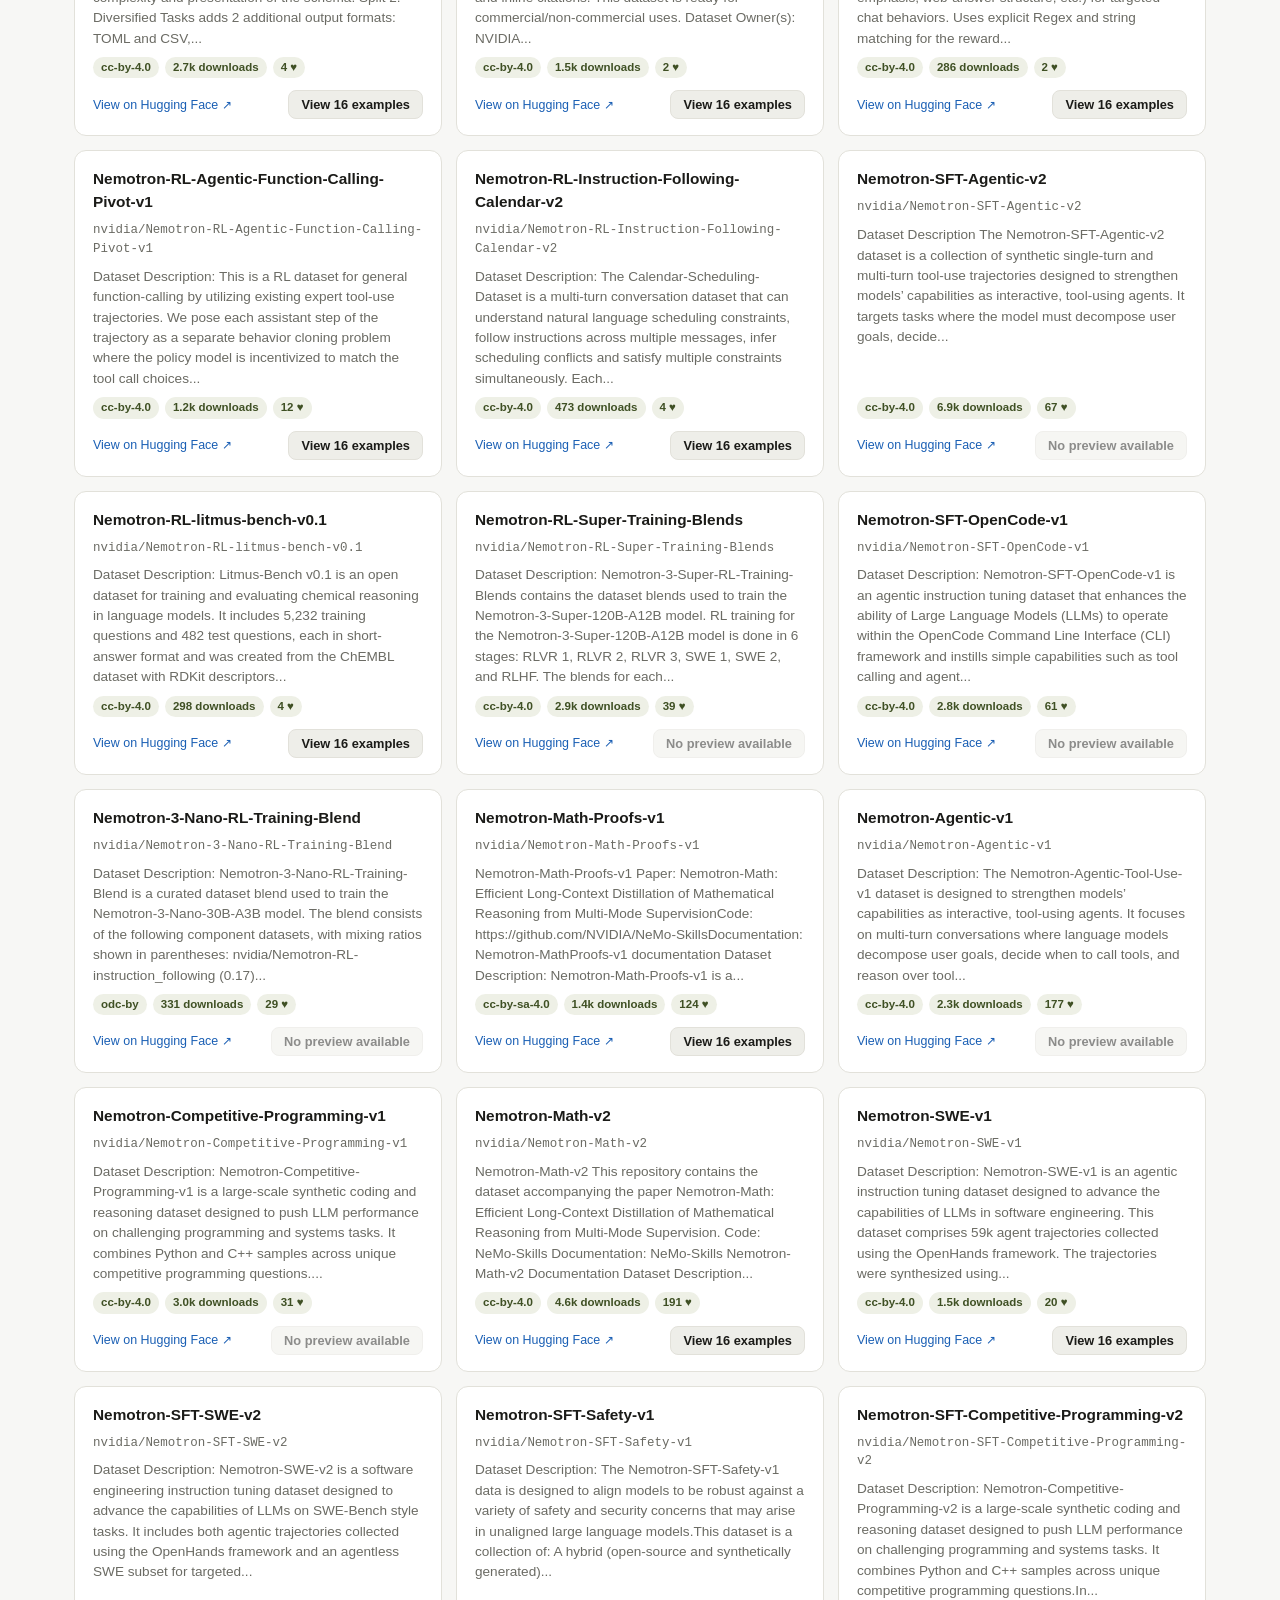
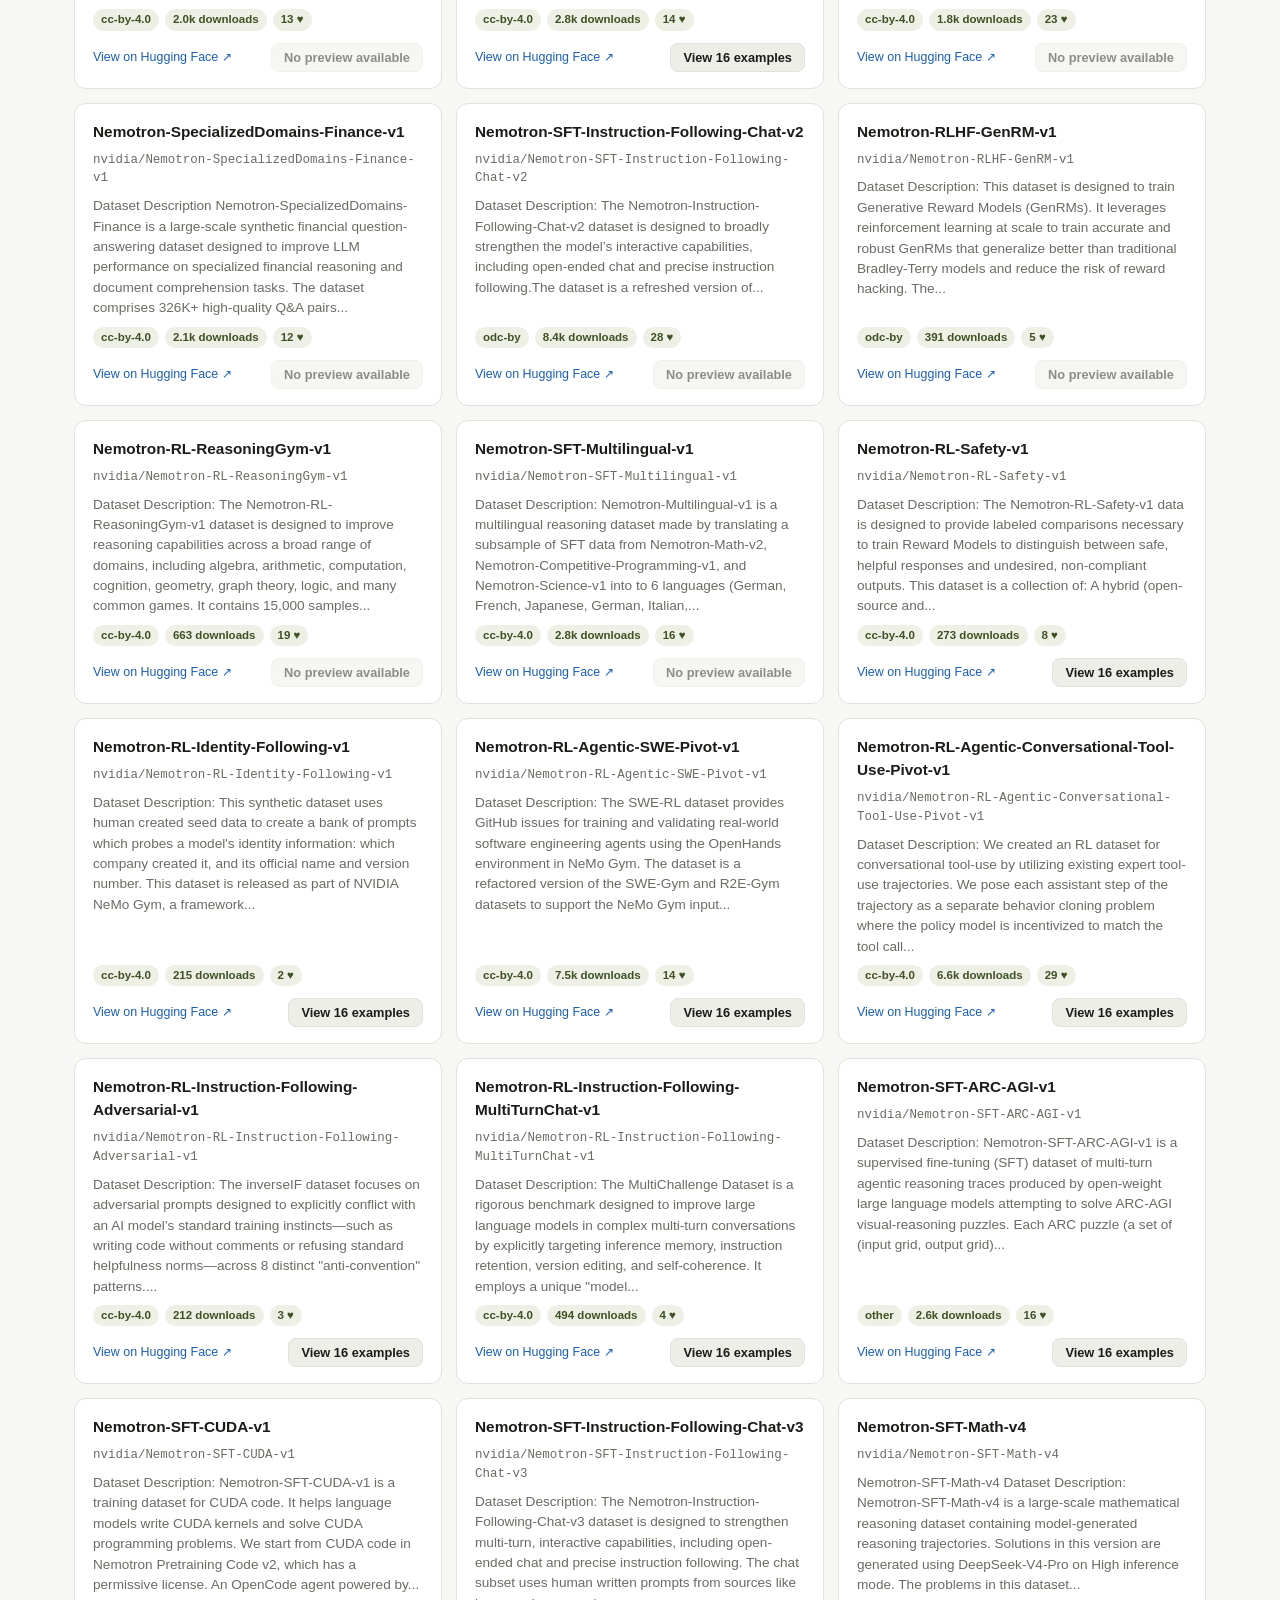
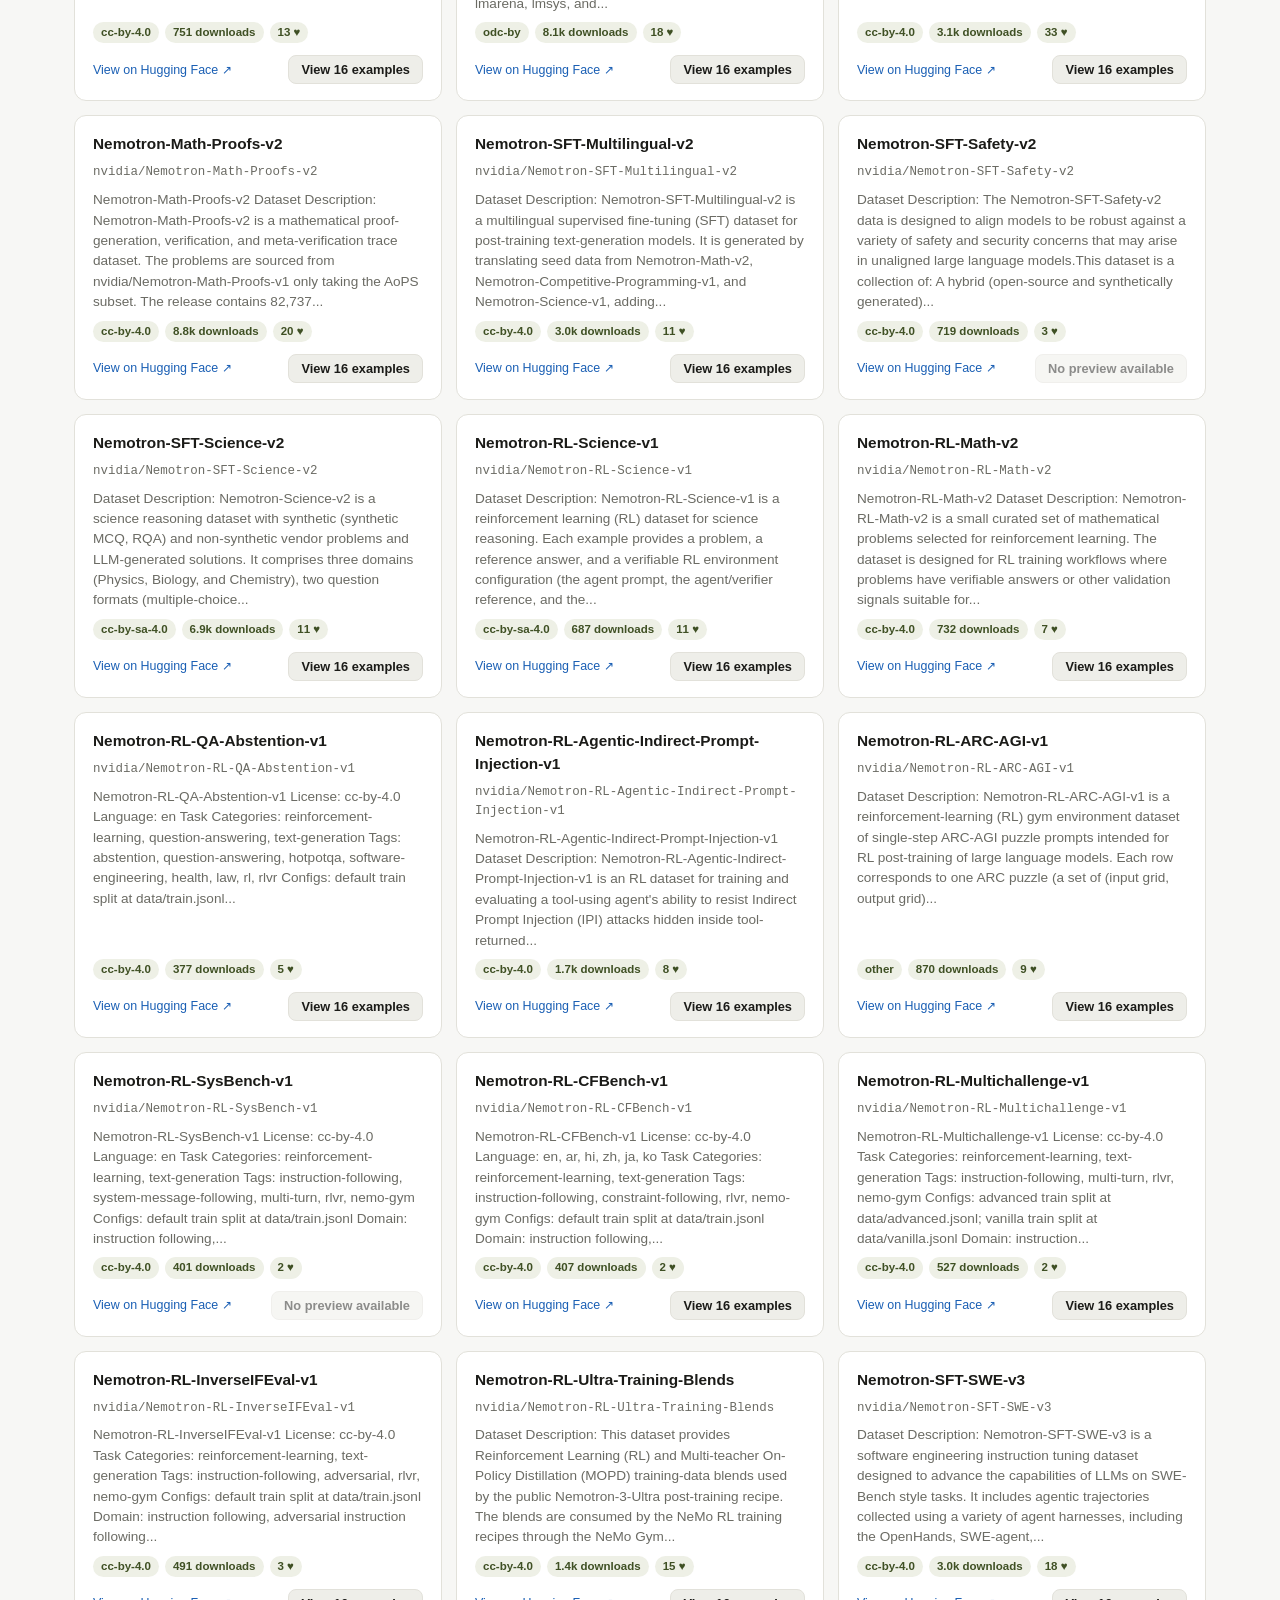
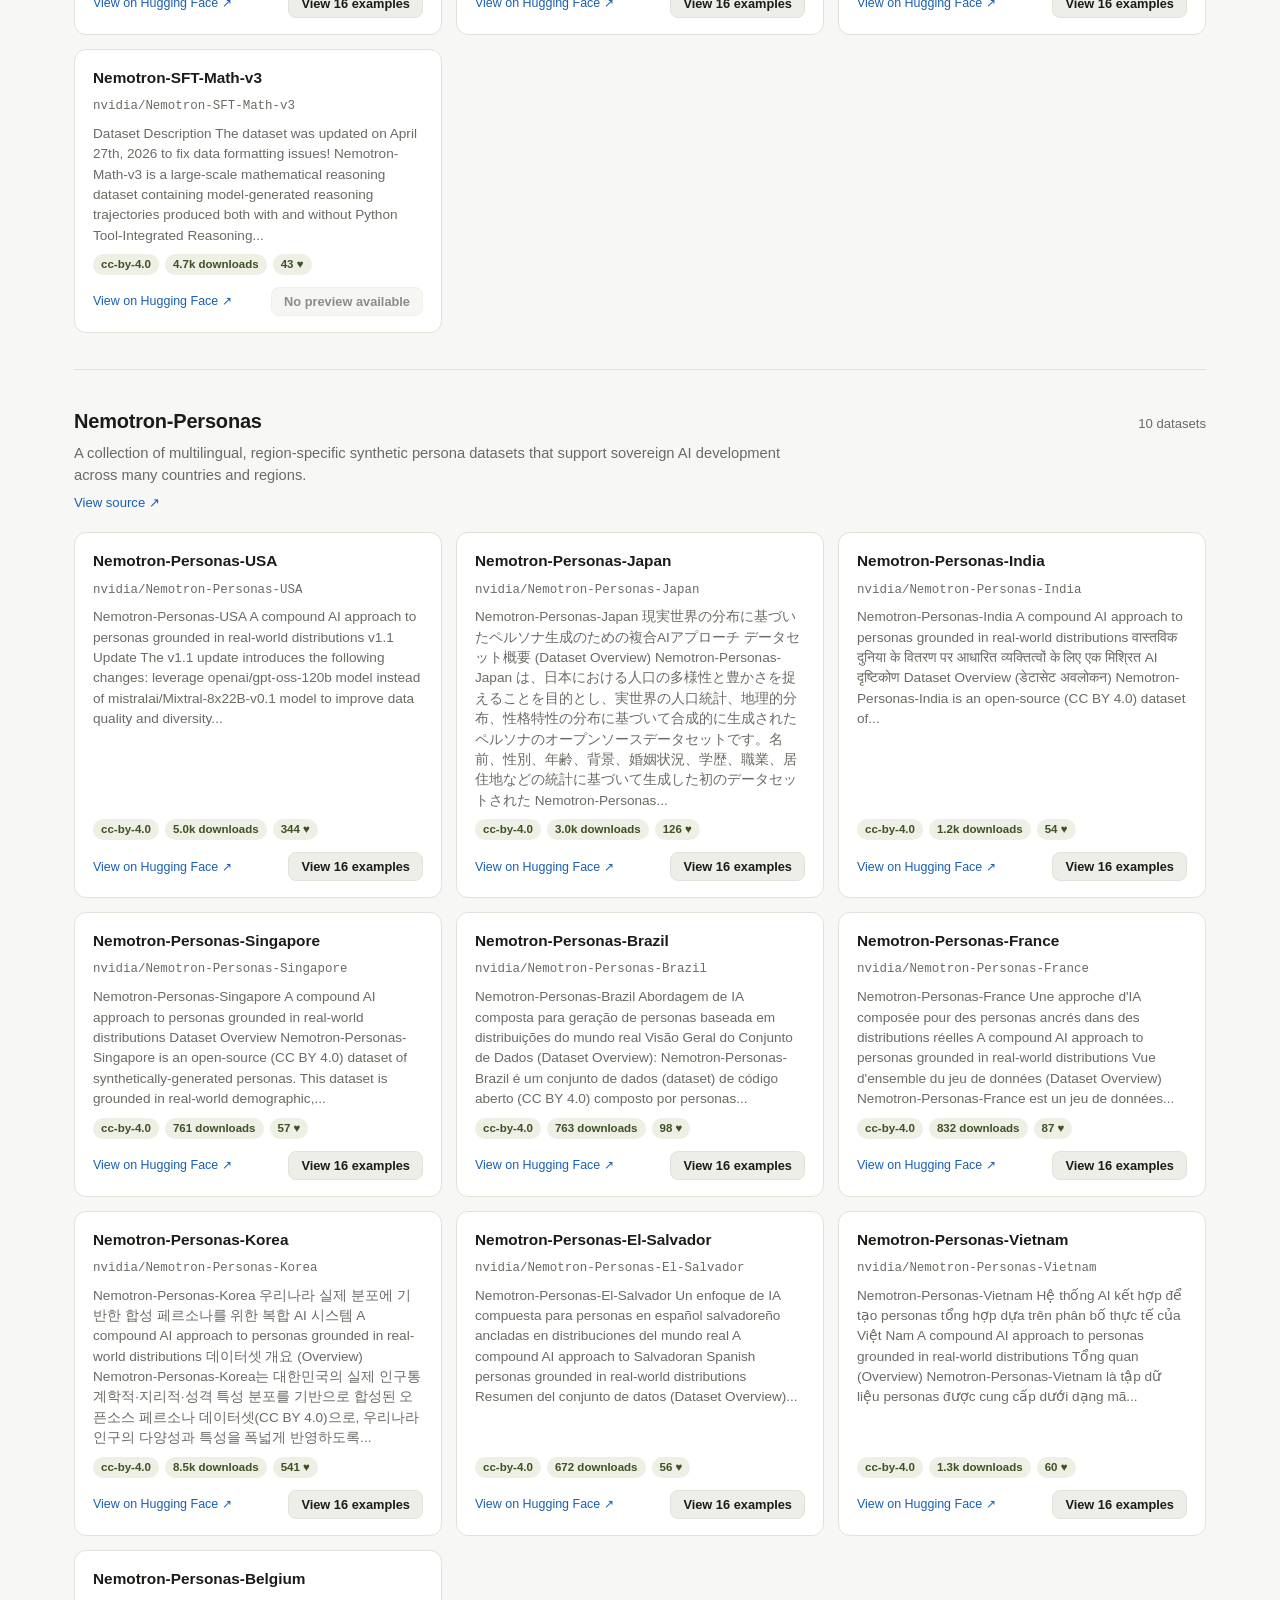
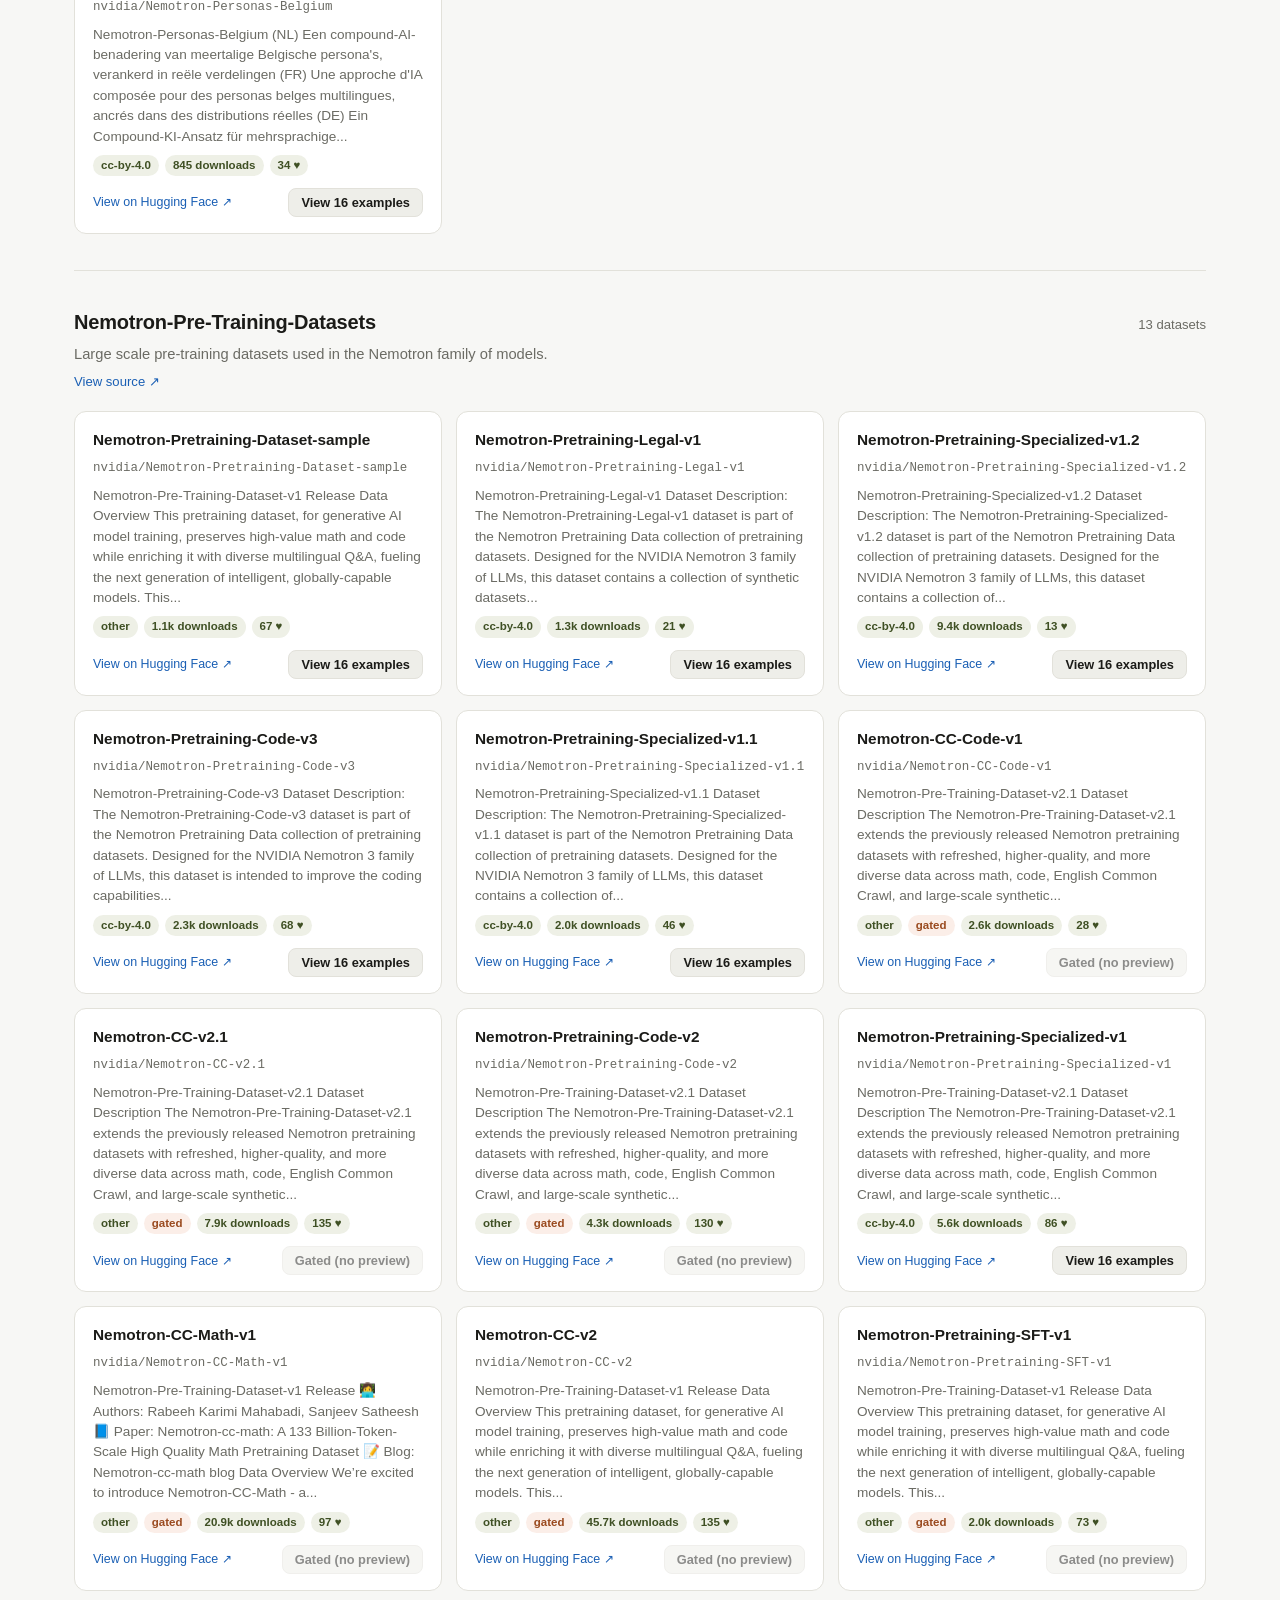
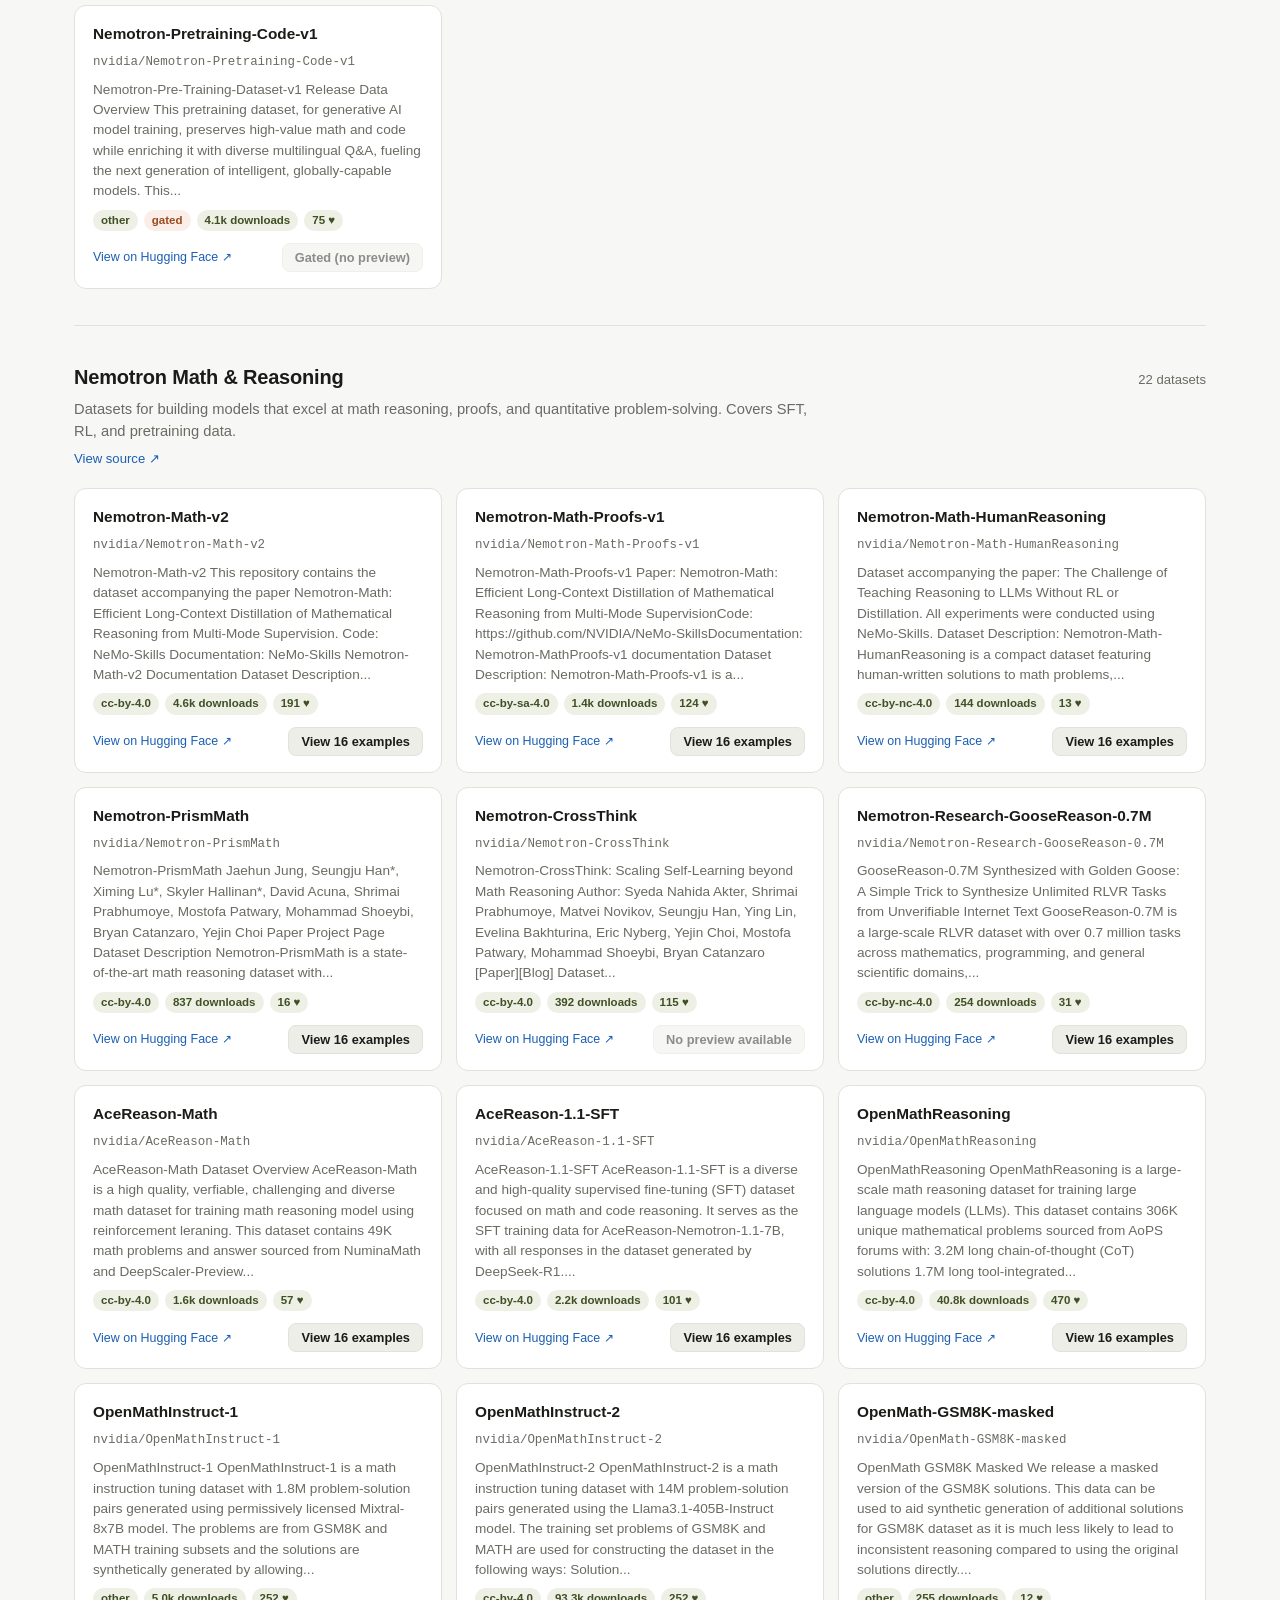
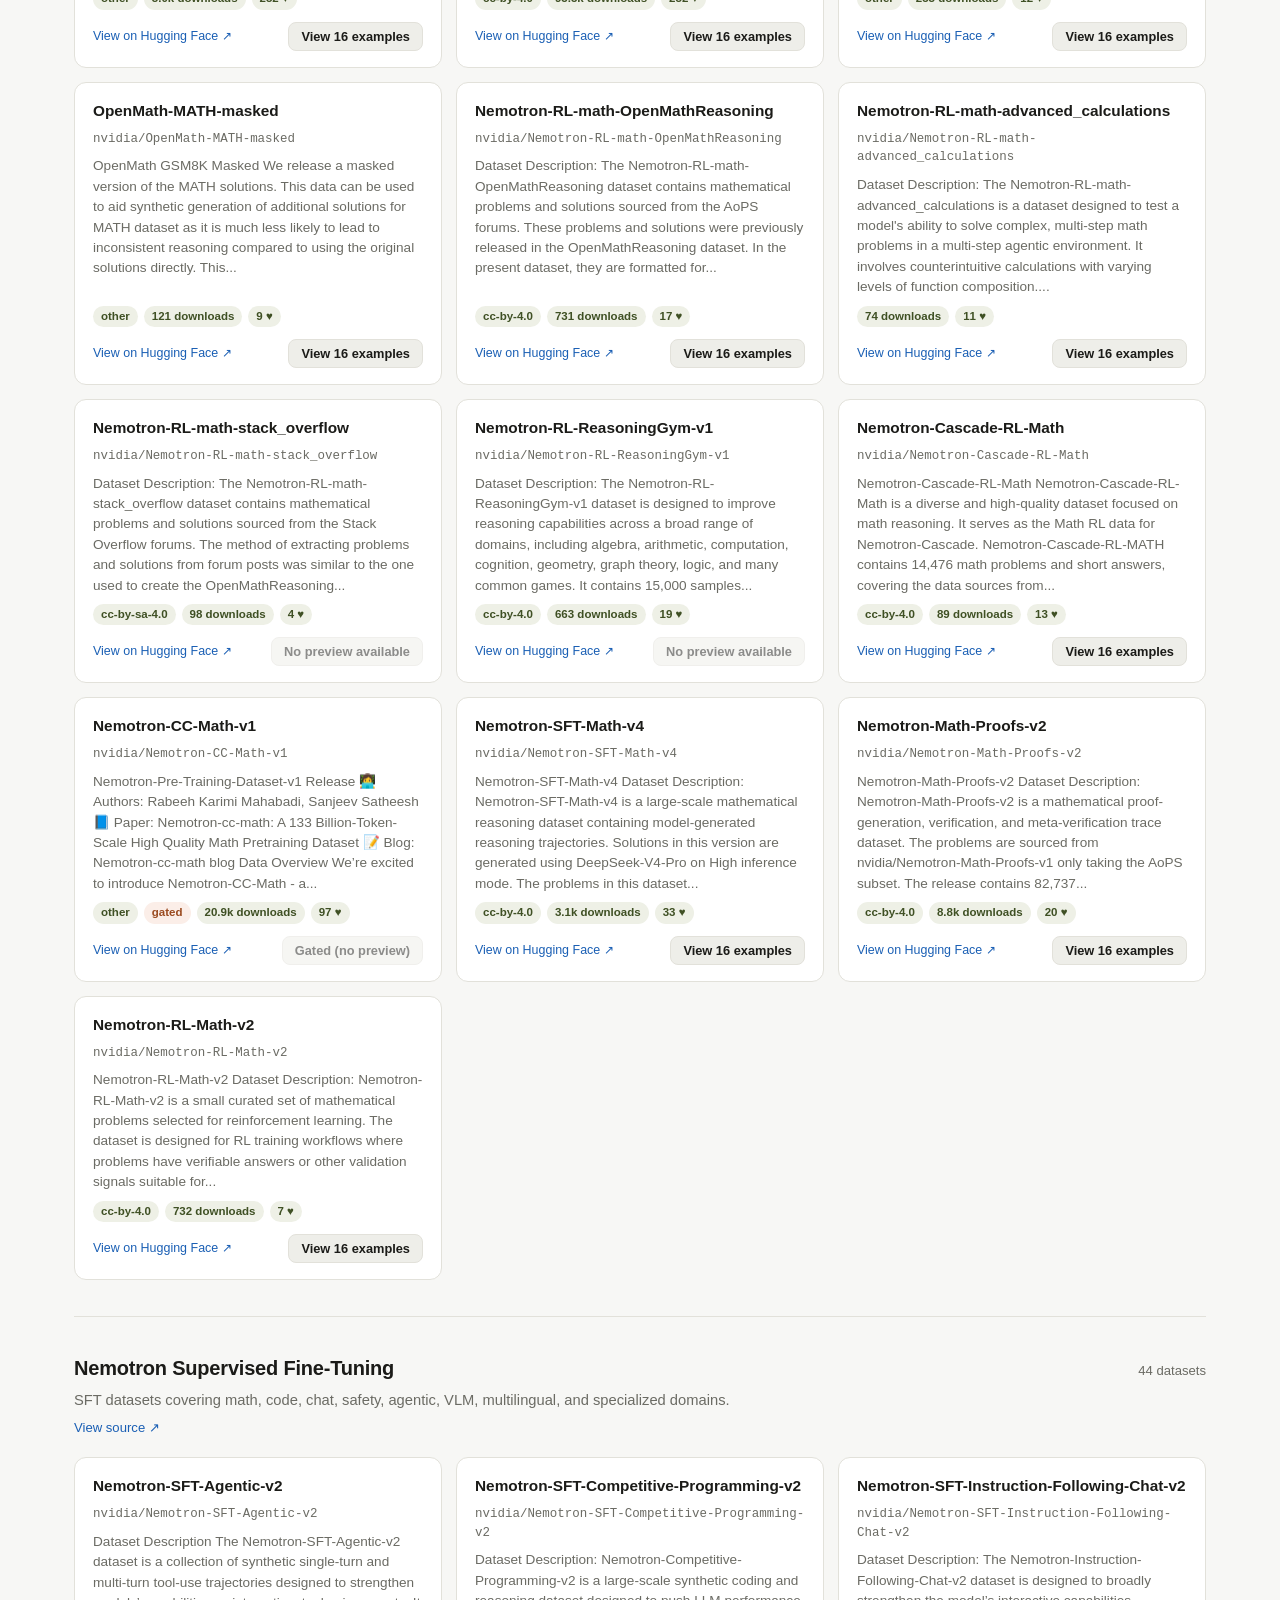
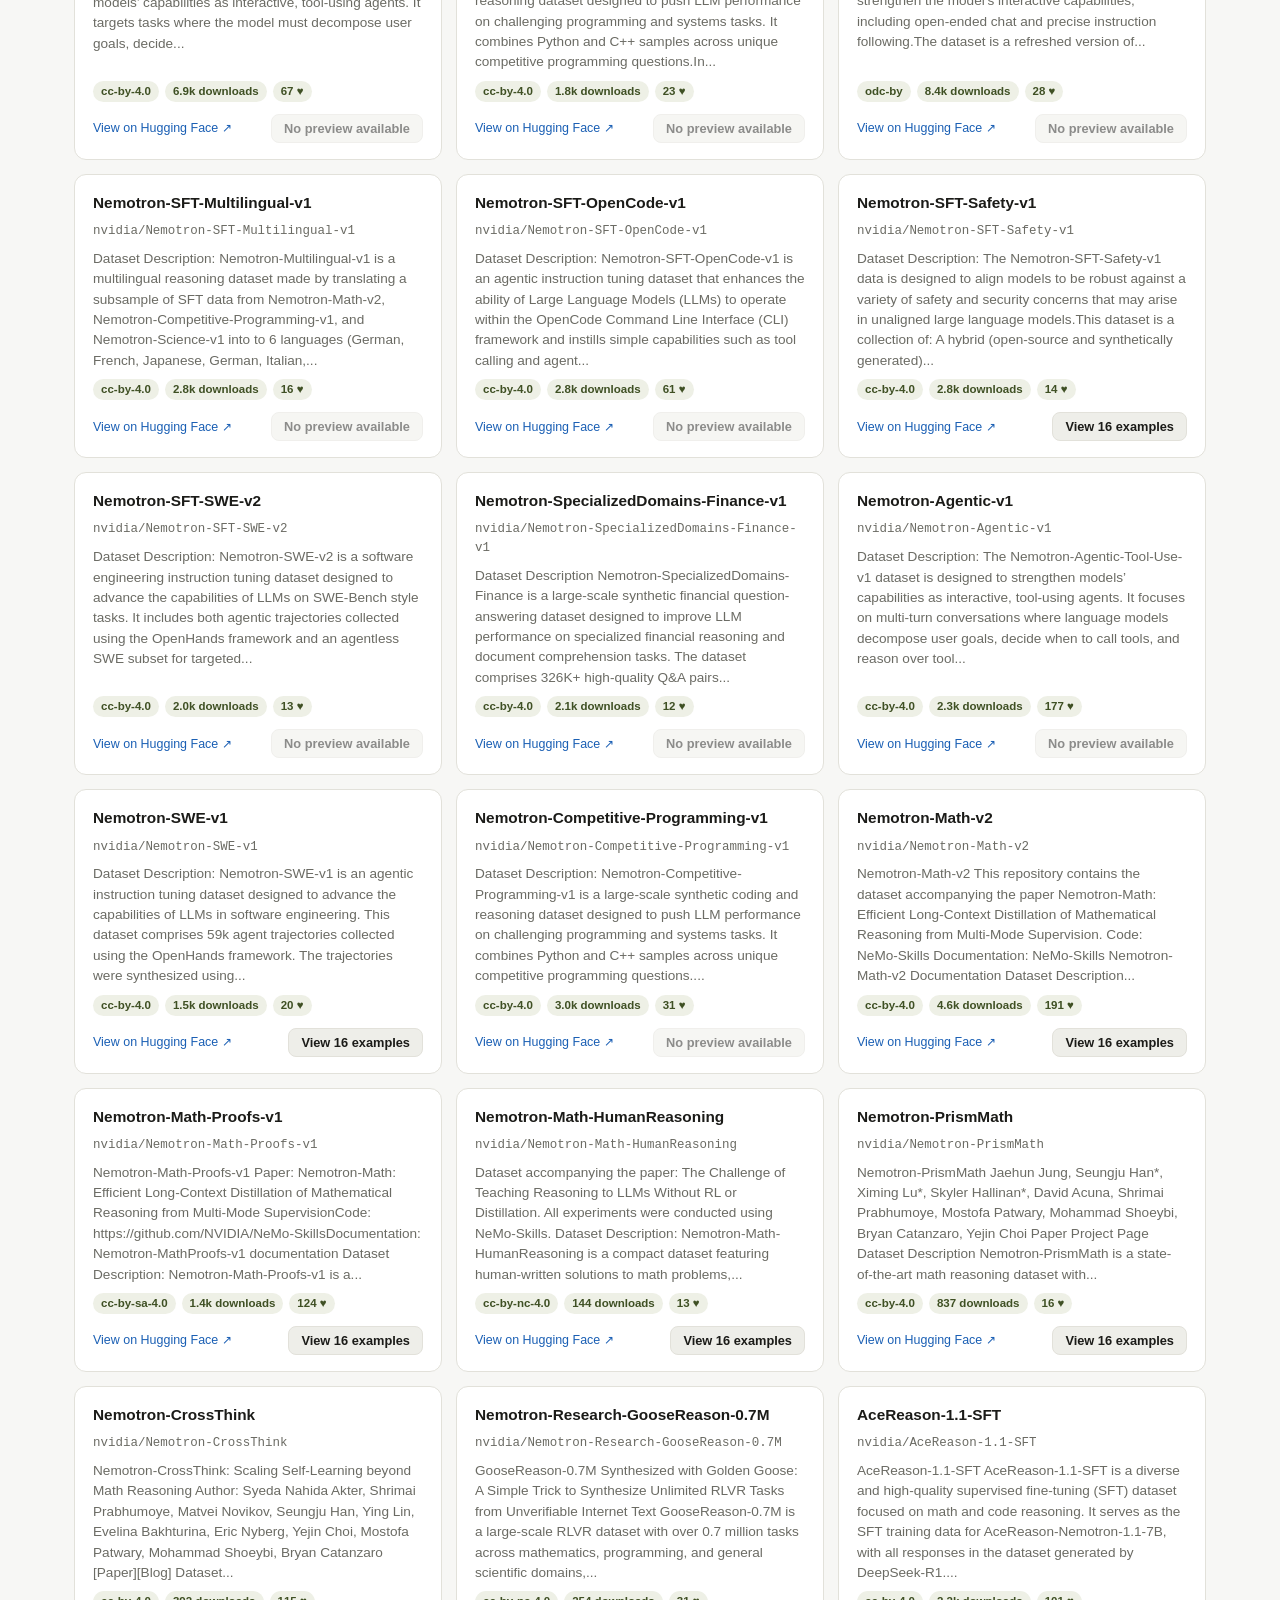
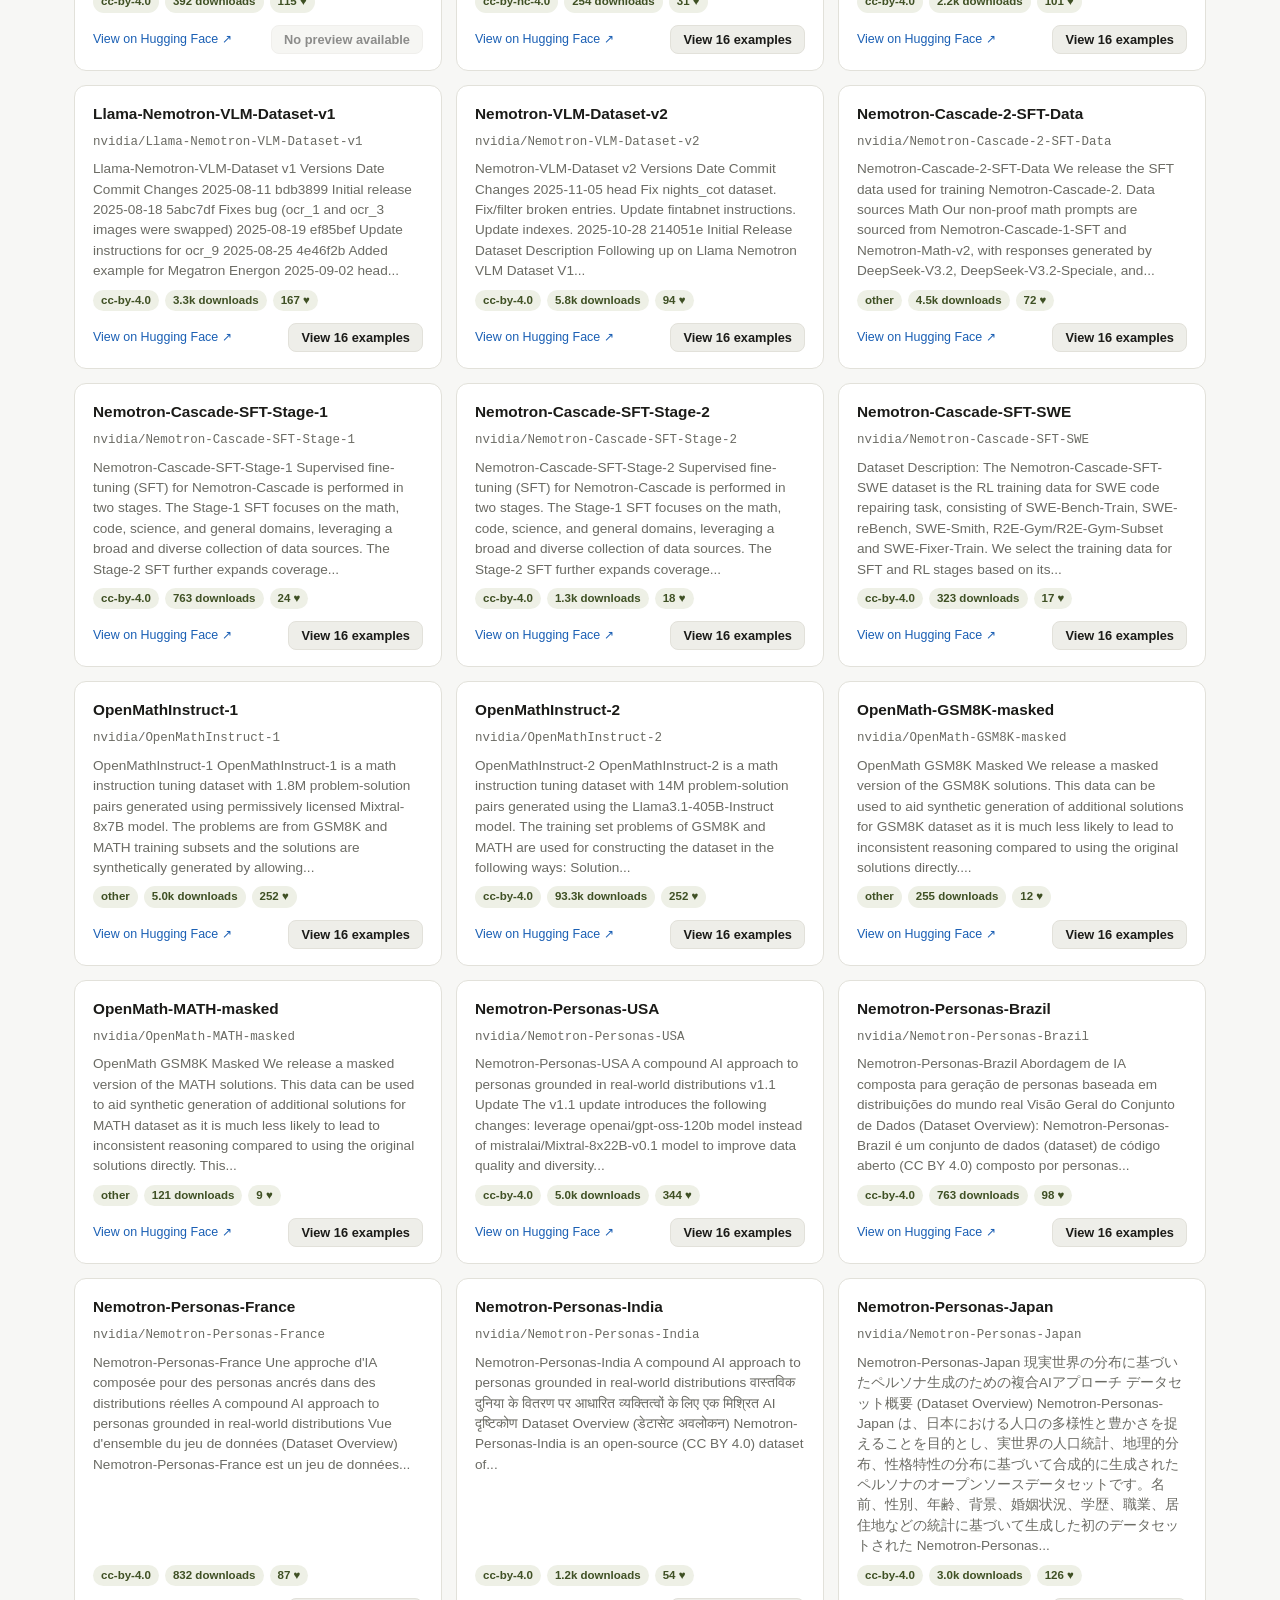
==== commit a3c878cb: "Add HELMET long-context eval benchmark to the dataset survey Adds all 20 task datasets from Table 3 " ====
--- a/datasets/index.html
+++ b/datasets/index.html
@@ -3,8 +3,8 @@
 <head>
   <meta charset="utf-8" />
   <meta name="viewport" content="width=device-width, initial-scale=1" />
-  <title>Nemotron Dataset Survey &middot; LLM Surveys</title>
-  <meta name="description" content="Browse and sample the datasets behind open LLM model families, starting with NVIDIA Nemotron." />
+  <title>Dataset Survey &middot; LLM Surveys</title>
+  <meta name="description" content="Browse and sample the datasets used to train and evaluate open LLMs, linked to source." />
   <link rel="icon" href="data:image/svg+xml,<svg xmlns=%22http://www.w3.org/2000/svg%22 viewBox=%220 0 100 100%22><text y=%22.9em%22 font-size=%2290%22>🧬</text></svg>" />
   <link rel="stylesheet" href="style.css" />
 </head>
@@ -14,38 +14,19 @@
       <p class="crumbs"><a href="../">&larr; LLM Surveys</a></p>
       <div class="brand">
         <span class="brand-mark">🧬</span>
-        <span class="brand-name">Nemotron Dataset Survey</span>
+        <span class="brand-name">Dataset Survey</span>
       </div>
-      <p class="tagline">The datasets behind open LLM model families &mdash; browsable, linked to source, sampled row-by-row.</p>
-      <div id="stats" class="stats" aria-live="polite"></div>
+      <p class="tagline">The datasets behind open LLM training and evaluation &mdash; browsable, linked to source, sampled row-by-row.</p>
     </div>
   </header>
 
   <main class="wrap">
-    <section class="intro">
-      <div class="intro-card">
-        <div class="intro-badge">Currently featuring</div>
-        <h1>NVIDIA Nemotron <span class="year-badge">since 2023</span></h1>
-        <p>
-          Every dataset collection NVIDIA has published for the Nemotron model family, pulled live from the
-          <a id="source-link" href="https://huggingface.co/nvidia/collections?search=nemotron" target="_blank" rel="noopener">Hugging Face Hub collections API</a>,
-          grouped exactly as NVIDIA groups them &mdash; pre-training, post-training, and topic-specific sets like math, code, safety, and agentic tool-use.
-          Each dataset links back to its Hugging Face page and shows 16 sampled rows pulled straight from the dataset viewer, no download required.
-        </p>
-        <div class="controls">
-          <input id="search" type="search" placeholder="Filter datasets by name, e.g. &ldquo;math&rdquo; or &ldquo;code&rdquo;&hellip;" aria-label="Filter datasets" />
-        </div>
-        <nav id="category-nav" class="category-nav" aria-label="Jump to category"></nav>
-      </div>
-    </section>
-
-    <section id="categories"></section>
+    <div id="sources"></div>
   </main>
 
   <footer class="site-footer">
     <div class="wrap">
       <p>Data pulled via the Hugging Face Hub API and the <a href="https://datasets-server.huggingface.co" target="_blank" rel="noopener">datasets-server rows API</a>. Sample rows belong to their original dataset authors and licenses &mdash; follow each dataset's link for full terms.</p>
-      <p id="generated-at"></p>
     </div>
   </footer>
 
--- a/datasets/style.css
+++ b/datasets/style.css
@@ -195,7 +195,12 @@
 
 /* Categories */
 
-#categories { padding: 24px 0 60px; }
+.categories { padding: 24px 0 60px; }
+
+.source-block + .source-block {
+  border-top: 1px solid var(--border);
+  padding-top: 8px;
+}
 
 .category {
   padding: 36px 0;
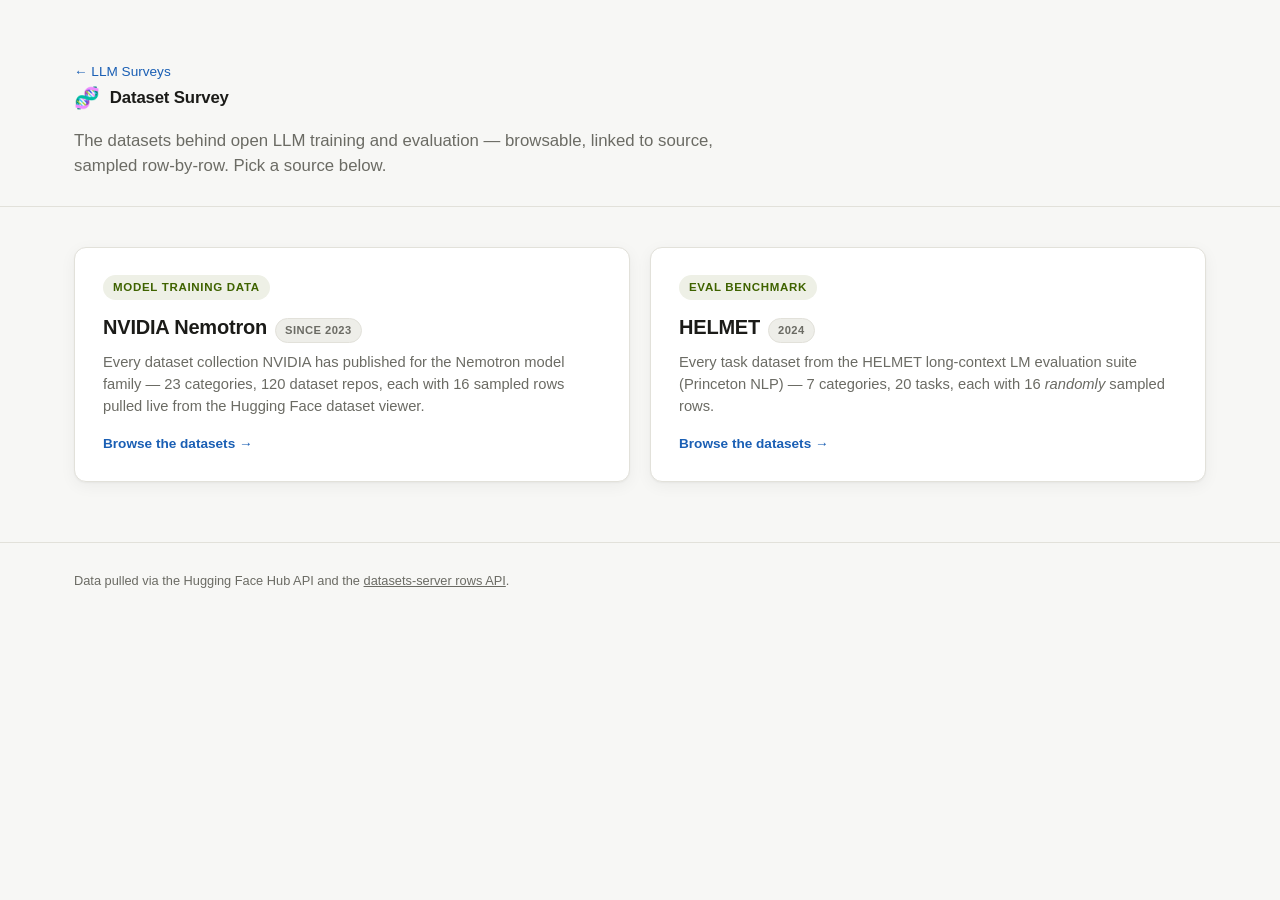
==== commit 66428367: "Split dataset survey into separate sub-pages per source The single-page multi-source layout meant sc" ====
--- a/datasets/index.html
+++ b/datasets/index.html
@@ -6,7 +6,7 @@
   <title>Dataset Survey &middot; LLM Surveys</title>
   <meta name="description" content="Browse and sample the datasets used to train and evaluate open LLMs, linked to source." />
   <link rel="icon" href="data:image/svg+xml,<svg xmlns=%22http://www.w3.org/2000/svg%22 viewBox=%220 0 100 100%22><text y=%22.9em%22 font-size=%2290%22>🧬</text></svg>" />
-  <link rel="stylesheet" href="style.css" />
+  <link rel="stylesheet" href="../style.css" />
 </head>
 <body>
   <header class="site-header">
@@ -16,30 +16,32 @@
         <span class="brand-mark">🧬</span>
         <span class="brand-name">Dataset Survey</span>
       </div>
-      <p class="tagline">The datasets behind open LLM training and evaluation &mdash; browsable, linked to source, sampled row-by-row.</p>
+      <p class="tagline">The datasets behind open LLM training and evaluation &mdash; browsable, linked to source, sampled row-by-row. Pick a source below.</p>
     </div>
   </header>
 
   <main class="wrap">
-    <div id="sources"></div>
+    <div class="survey-grid">
+      <a class="survey-card" href="nemotron/">
+        <span class="survey-card-badge">Model training data</span>
+        <h2>NVIDIA Nemotron <span class="year-badge">since 2023</span></h2>
+        <p>Every dataset collection NVIDIA has published for the Nemotron model family &mdash; 23 categories, 120 dataset repos, each with 16 sampled rows pulled live from the Hugging Face dataset viewer.</p>
+        <span class="cta">Browse the datasets &rarr;</span>
+      </a>
+
+      <a class="survey-card" href="helmet/">
+        <span class="survey-card-badge">Eval benchmark</span>
+        <h2>HELMET <span class="year-badge">2024</span></h2>
+        <p>Every task dataset from the HELMET long-context LM evaluation suite (Princeton NLP) &mdash; 7 categories, 20 tasks, each with 16 <em>randomly</em> sampled rows.</p>
+        <span class="cta">Browse the datasets &rarr;</span>
+      </a>
+    </div>
   </main>
 
   <footer class="site-footer">
     <div class="wrap">
-      <p>Data pulled via the Hugging Face Hub API and the <a href="https://datasets-server.huggingface.co" target="_blank" rel="noopener">datasets-server rows API</a>. Sample rows belong to their original dataset authors and licenses &mdash; follow each dataset's link for full terms.</p>
+      <p>Data pulled via the Hugging Face Hub API and the <a href="https://datasets-server.huggingface.co" target="_blank" rel="noopener">datasets-server rows API</a>.</p>
     </div>
   </footer>
-
-  <div id="modal-backdrop" class="modal-backdrop" hidden>
-    <div id="modal" class="modal" role="dialog" aria-modal="true" aria-labelledby="modal-title">
-      <div class="modal-header">
-        <h2 id="modal-title"></h2>
-        <button id="modal-close" class="icon-btn" aria-label="Close">✕</button>
-      </div>
-      <div id="modal-body" class="modal-body"></div>
-    </div>
-  </div>
-
-  <script src="app.js"></script>
 </body>
 </html>
--- a/style.css
+++ b/style.css
@@ -0,0 +1,255 @@
+:root {
+  --bg: #f7f7f5;
+  --bg-elevated: #ffffff;
+  --bg-sunken: #eeeee9;
+  --text: #1b1b18;
+  --text-muted: #6b6b64;
+  --border: #e2e1da;
+  --accent: #76b900;
+  --accent-ink: #3f6300;
+  --link: #1a5fb4;
+  --code-bg: #f1f0ea;
+  --shadow: 0 1px 2px rgba(20, 20, 15, 0.04), 0 4px 16px rgba(20, 20, 15, 0.05);
+  --radius: 12px;
+  --badge-bg: #eef0e6;
+  --badge-text: #3f5024;
+  --font: -apple-system, BlinkMacSystemFont, "Segoe UI", Inter, Roboto, Helvetica, Arial, sans-serif;
+  --mono: ui-monospace, SFMono-Regular, "SF Mono", Menlo, Consolas, monospace;
+}
+
+@media (prefers-color-scheme: dark) {
+  :root {
+    --bg: #16171a;
+    --bg-elevated: #1e2023;
+    --bg-sunken: #131416;
+    --text: #edeeec;
+    --text-muted: #a2a5a1;
+    --border: #2c2e32;
+    --accent: #8fd63c;
+    --accent-ink: #b6f06a;
+    --link: #7db4f0;
+    --code-bg: #131416;
+    --shadow: 0 1px 2px rgba(0, 0, 0, 0.3), 0 4px 20px rgba(0, 0, 0, 0.35);
+    --badge-bg: #23281c;
+    --badge-text: #b6d98a;
+  }
+}
+
+* { box-sizing: border-box; }
+html { color-scheme: light dark; }
+
+body {
+  margin: 0;
+  font-family: var(--font);
+  background: var(--bg);
+  color: var(--text);
+  line-height: 1.5;
+  -webkit-font-smoothing: antialiased;
+}
+
+.wrap {
+  max-width: 1180px;
+  margin: 0 auto;
+  padding: 0 24px;
+}
+
+a { color: var(--link); }
+
+/* Header */
+
+.site-header {
+  padding: 48px 0 28px;
+  border-bottom: 1px solid var(--border);
+}
+
+.brand {
+  display: flex;
+  align-items: center;
+  gap: 10px;
+  font-weight: 700;
+  font-size: 1.05rem;
+  letter-spacing: -0.01em;
+}
+
+.brand a {
+  color: inherit;
+  text-decoration: none;
+  display: flex;
+  align-items: center;
+  gap: 10px;
+}
+
+.brand-mark { font-size: 1.3rem; }
+
+.tagline {
+  margin: 14px 0 0;
+  max-width: 640px;
+  color: var(--text-muted);
+  font-size: 1.05rem;
+}
+
+.crumbs {
+  margin: 14px 0 0;
+  font-size: 0.85rem;
+  color: var(--text-muted);
+}
+
+.crumbs a { text-decoration: none; }
+
+/* Survey hub grid */
+
+.survey-grid {
+  display: grid;
+  grid-template-columns: repeat(auto-fit, minmax(320px, 1fr));
+  gap: 20px;
+  padding: 40px 0 60px;
+}
+
+.survey-card {
+  display: block;
+  background: var(--bg-elevated);
+  border: 1px solid var(--border);
+  border-radius: var(--radius);
+  padding: 26px 28px;
+  text-decoration: none;
+  color: var(--text);
+  box-shadow: var(--shadow);
+  transition: border-color 0.15s ease;
+}
+
+.survey-card:hover { border-color: var(--accent); }
+
+.survey-card-badge {
+  display: inline-block;
+  font-size: 0.72rem;
+  font-weight: 700;
+  text-transform: uppercase;
+  letter-spacing: 0.06em;
+  color: var(--accent-ink);
+  background: var(--badge-bg);
+  padding: 4px 10px;
+  border-radius: 999px;
+  margin-bottom: 12px;
+}
+
+.survey-card h2 {
+  margin: 0 0 8px;
+  font-size: 1.25rem;
+  letter-spacing: -0.01em;
+  display: flex;
+  align-items: baseline;
+  gap: 8px;
+  flex-wrap: wrap;
+}
+
+.year-badge {
+  font-size: 0.7rem;
+  font-weight: 700;
+  text-transform: uppercase;
+  letter-spacing: 0.04em;
+  color: var(--text-muted);
+  background: var(--bg-sunken);
+  border: 1px solid var(--border);
+  padding: 3px 9px;
+  border-radius: 999px;
+}
+
+.survey-card p {
+  margin: 0 0 14px;
+  color: var(--text-muted);
+  font-size: 0.92rem;
+}
+
+.survey-card .cta {
+  font-size: 0.85rem;
+  font-weight: 600;
+  color: var(--link);
+}
+
+/* Data table (training survey etc.) */
+
+.table-scroll {
+  overflow-x: auto;
+  border: 1px solid var(--border);
+  border-radius: var(--radius);
+  background: var(--bg-elevated);
+  box-shadow: var(--shadow);
+  margin: 24px 0 40px;
+}
+
+table.data-table {
+  border-collapse: collapse;
+  width: 100%;
+  min-width: 980px;
+  font-size: 0.86rem;
+}
+
+table.data-table th,
+table.data-table td {
+  padding: 12px 16px;
+  text-align: left;
+  border-bottom: 1px solid var(--border);
+  vertical-align: top;
+}
+
+table.data-table th {
+  background: var(--bg-sunken);
+  font-size: 0.72rem;
+  text-transform: uppercase;
+  letter-spacing: 0.04em;
+  color: var(--text-muted);
+  font-weight: 700;
+  white-space: nowrap;
+  position: sticky;
+  top: 0;
+}
+
+table.data-table tr:last-child td { border-bottom: none; }
+table.data-table tr:hover td { background: var(--bg-sunken); }
+
+table.data-table td.model-name { font-weight: 650; white-space: nowrap; }
+table.data-table td.model-name a { text-decoration: none; color: var(--text); }
+table.data-table td.model-name a:hover { color: var(--link); }
+
+table.data-table td.mono { font-family: var(--mono); font-size: 0.8rem; white-space: nowrap; }
+
+table.data-table .cell-note {
+  display: block;
+  color: var(--text-muted);
+  font-size: 0.76rem;
+  margin-top: 2px;
+}
+
+.footnote {
+  font-size: 0.82rem;
+  color: var(--text-muted);
+  max-width: 90ch;
+}
+
+.footnote code { font-family: var(--mono); background: var(--code-bg); padding: 1px 5px; border-radius: 4px; }
+
+.page-section { padding: 8px 0 8px; }
+
+.page-section h1 {
+  font-size: 1.5rem;
+  letter-spacing: -0.01em;
+  margin: 32px 0 8px;
+}
+
+.page-section > .lede {
+  color: var(--text-muted);
+  max-width: 80ch;
+  margin: 0 0 4px;
+}
+
+/* Footer */
+
+.site-footer {
+  border-top: 1px solid var(--border);
+  padding: 24px 0 48px;
+  color: var(--text-muted);
+  font-size: 0.8rem;
+}
+
+.site-footer a { color: var(--text-muted); }
+.site-footer p { margin: 4px 0; }
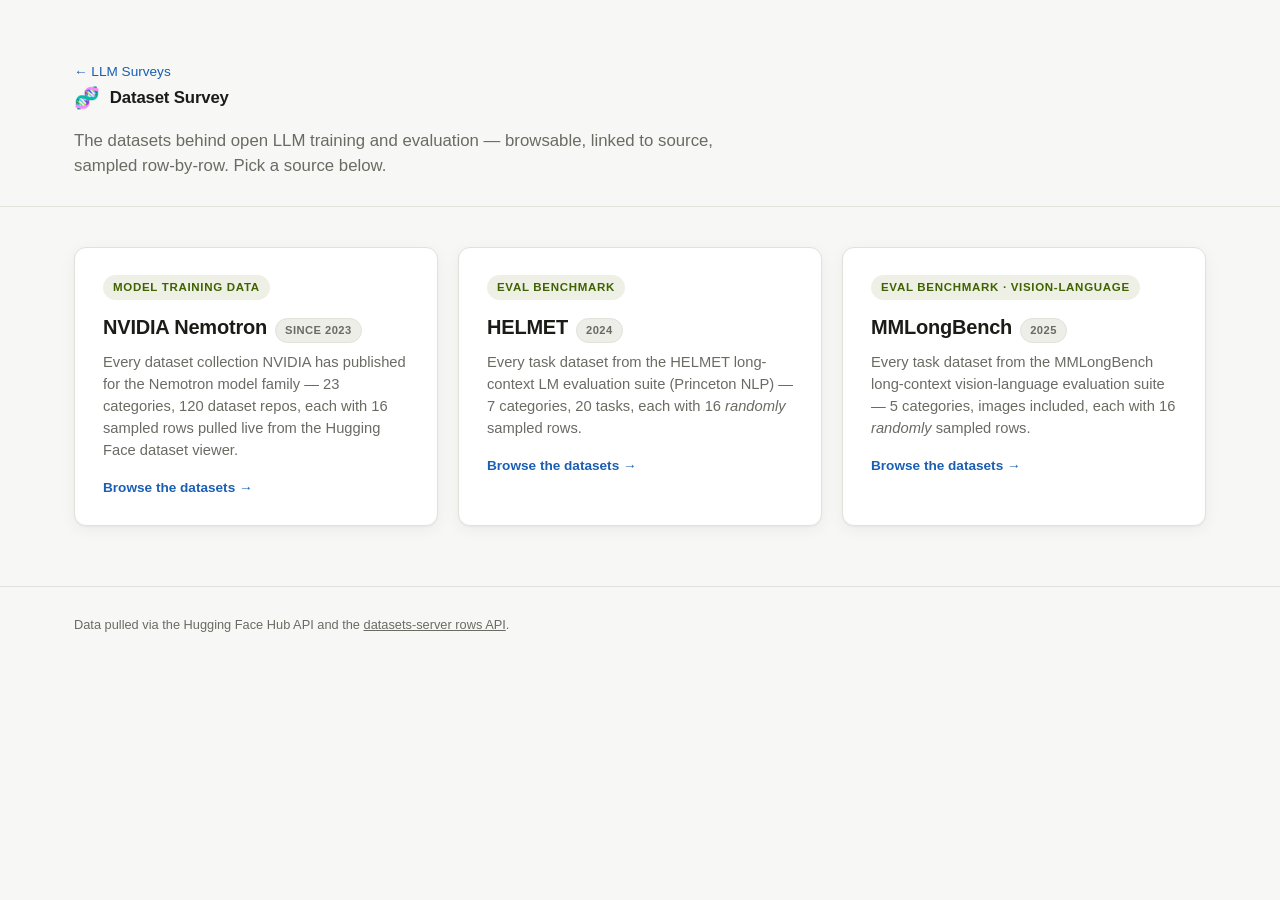
==== commit e8acc9fb: "Add MMLongBench (long-context vision-language benchmark) dataset survey Adds a third source to the d" ====
--- a/datasets/index.html
+++ b/datasets/index.html
@@ -35,6 +35,13 @@
         <p>Every task dataset from the HELMET long-context LM evaluation suite (Princeton NLP) &mdash; 7 categories, 20 tasks, each with 16 <em>randomly</em> sampled rows.</p>
         <span class="cta">Browse the datasets &rarr;</span>
       </a>
+
+      <a class="survey-card" href="mmlongbench/">
+        <span class="survey-card-badge">Eval benchmark &middot; vision-language</span>
+        <h2>MMLongBench <span class="year-badge">2025</span></h2>
+        <p>Every task dataset from the MMLongBench long-context vision-language evaluation suite &mdash; 5 categories, images included, each with 16 <em>randomly</em> sampled rows.</p>
+        <span class="cta">Browse the datasets &rarr;</span>
+      </a>
     </div>
   </main>
 
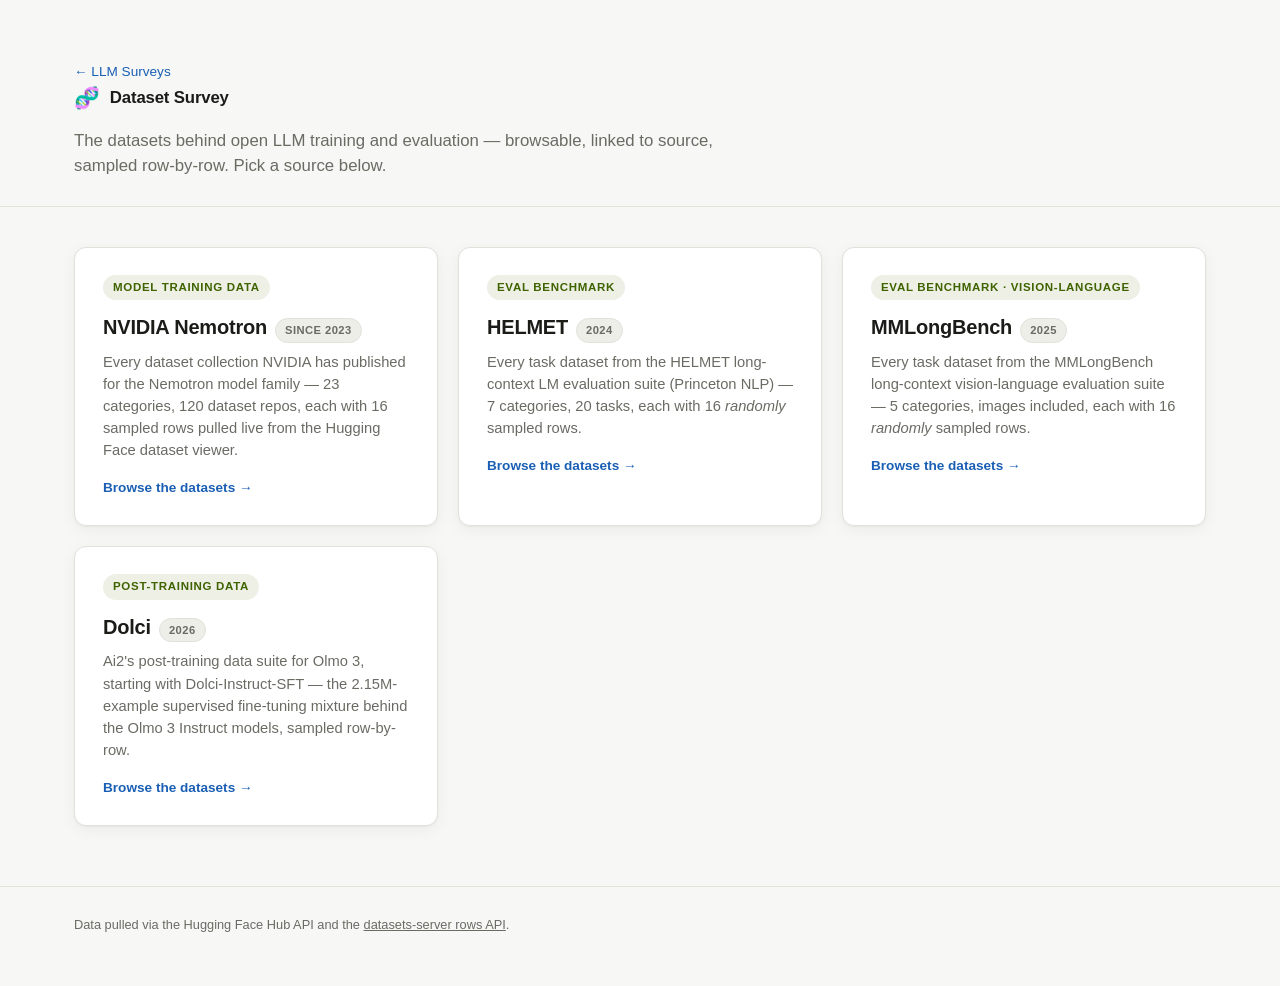
==== commit e2edb23c: "Add Dolci dataset survey, starting with Olmo 3 Instruct SFT data Dolci-Instruct-SFT is Ai2's supervi" ====
--- a/datasets/index.html
+++ b/datasets/index.html
@@ -42,6 +42,13 @@
         <p>Every task dataset from the MMLongBench long-context vision-language evaluation suite &mdash; 5 categories, images included, each with 16 <em>randomly</em> sampled rows.</p>
         <span class="cta">Browse the datasets &rarr;</span>
       </a>
+
+      <a class="survey-card" href="dolci/">
+        <span class="survey-card-badge">Post-training data</span>
+        <h2>Dolci <span class="year-badge">2026</span></h2>
+        <p>Ai2's post-training data suite for Olmo 3, starting with Dolci-Instruct-SFT &mdash; the 2.15M-example supervised fine-tuning mixture behind the Olmo 3 Instruct models, sampled row-by-row.</p>
+        <span class="cta">Browse the datasets &rarr;</span>
+      </a>
     </div>
   </main>
 
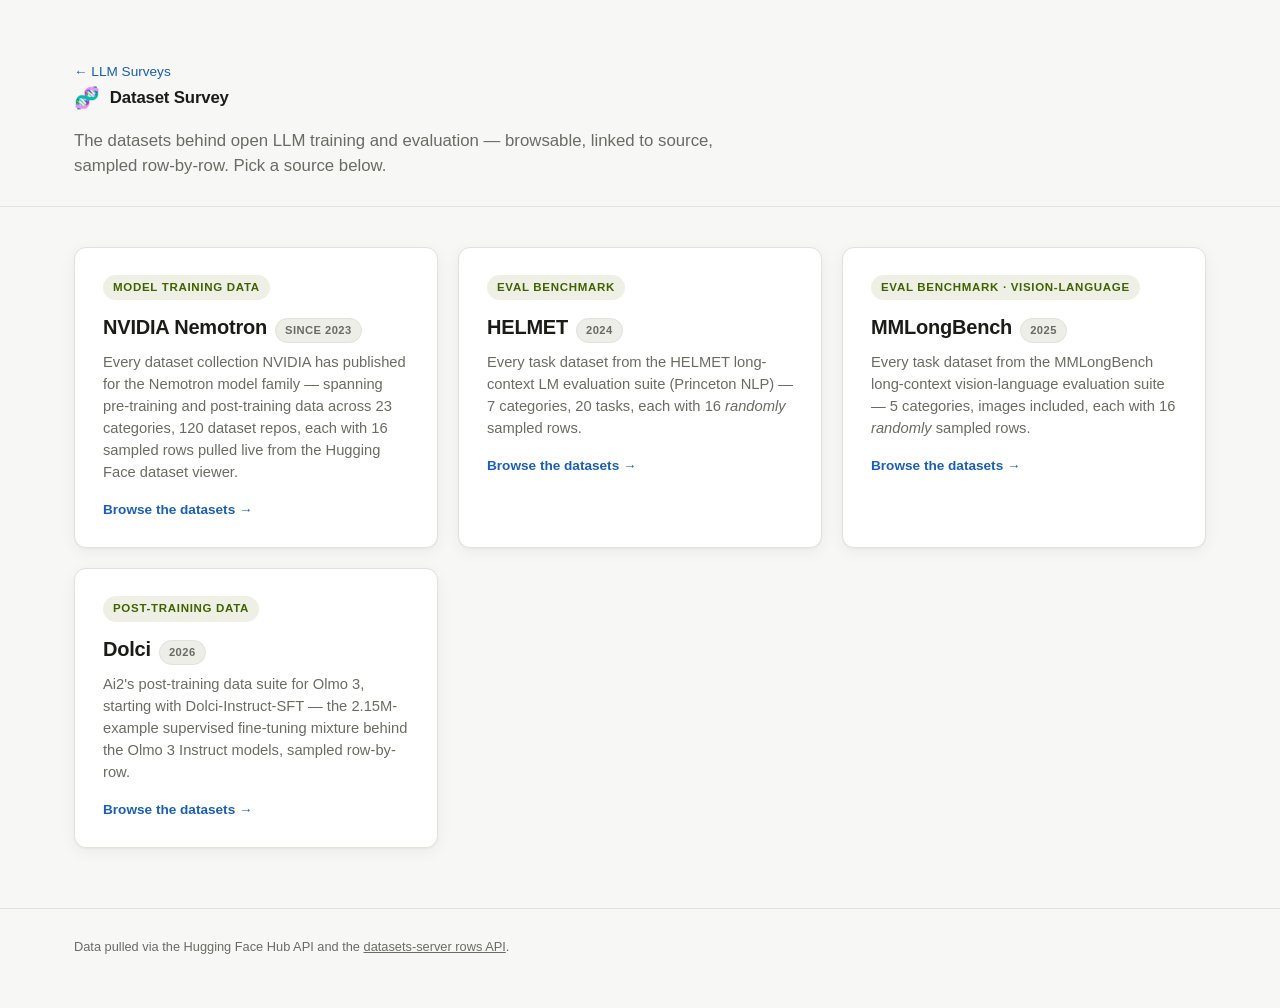
==== commit dacbc004: "Answer "pre-train, post-train, or mixed?" for Nemotron directly on the page Per https://developer.nv" ====
--- a/datasets/index.html
+++ b/datasets/index.html
@@ -25,7 +25,7 @@
       <a class="survey-card" href="nemotron/">
         <span class="survey-card-badge">Model training data</span>
         <h2>NVIDIA Nemotron <span class="year-badge">since 2023</span></h2>
-        <p>Every dataset collection NVIDIA has published for the Nemotron model family &mdash; 23 categories, 120 dataset repos, each with 16 sampled rows pulled live from the Hugging Face dataset viewer.</p>
+        <p>Every dataset collection NVIDIA has published for the Nemotron model family &mdash; spanning pre-training and post-training data across 23 categories, 120 dataset repos, each with 16 sampled rows pulled live from the Hugging Face dataset viewer.</p>
         <span class="cta">Browse the datasets &rarr;</span>
       </a>
 
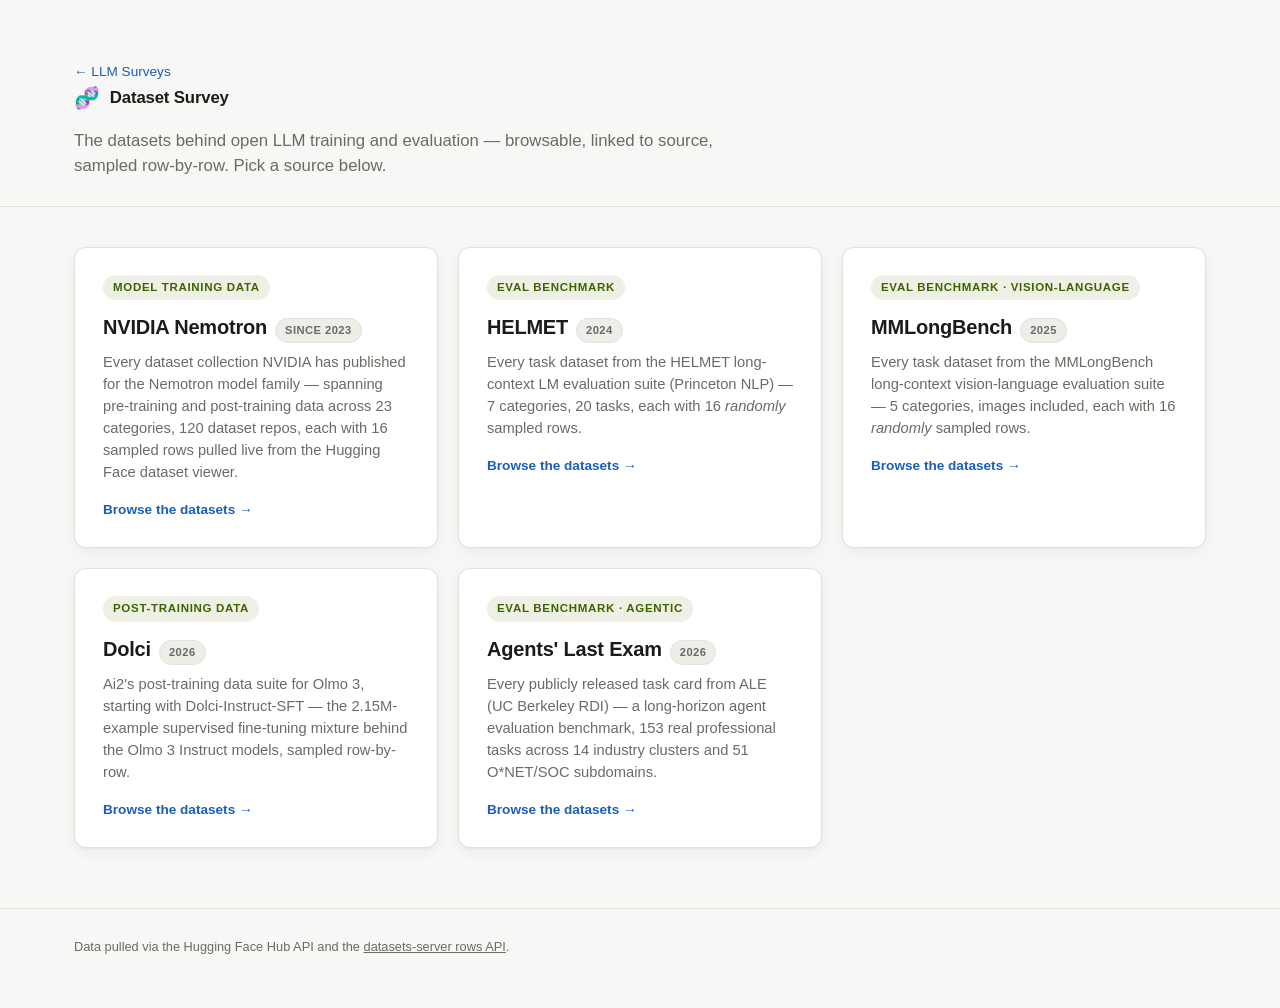
==== commit d31b253c: "Add Agents' Last Exam (ALE) agent-evaluation benchmark to the dataset survey ALE (UC Berkeley RDI x " ====
--- a/datasets/index.html
+++ b/datasets/index.html
@@ -49,6 +49,13 @@
         <p>Ai2's post-training data suite for Olmo 3, starting with Dolci-Instruct-SFT &mdash; the 2.15M-example supervised fine-tuning mixture behind the Olmo 3 Instruct models, sampled row-by-row.</p>
         <span class="cta">Browse the datasets &rarr;</span>
       </a>
+
+      <a class="survey-card" href="ale/">
+        <span class="survey-card-badge">Eval benchmark &middot; agentic</span>
+        <h2>Agents' Last Exam <span class="year-badge">2026</span></h2>
+        <p>Every publicly released task card from ALE (UC Berkeley RDI) &mdash; a long-horizon agent evaluation benchmark, 153 real professional tasks across 14 industry clusters and 51 O&#42;NET/SOC subdomains.</p>
+        <span class="cta">Browse the datasets &rarr;</span>
+      </a>
     </div>
   </main>
 
--- a/style.css
+++ b/style.css
@@ -211,13 +211,18 @@
 table.data-table td.model-name a { text-decoration: none; color: var(--text); }
 table.data-table td.model-name a:hover { color: var(--link); }
 
-table.data-table td.mono { font-family: var(--mono); font-size: 0.8rem; white-space: nowrap; }
+table.data-table td.mono {
+  font-family: var(--mono);
+  font-size: 0.8rem;
+  max-width: 250px;
+}
 
 table.data-table .cell-note {
   display: block;
   color: var(--text-muted);
   font-size: 0.76rem;
   margin-top: 2px;
+  white-space: normal;
 }
 
 .footnote {
